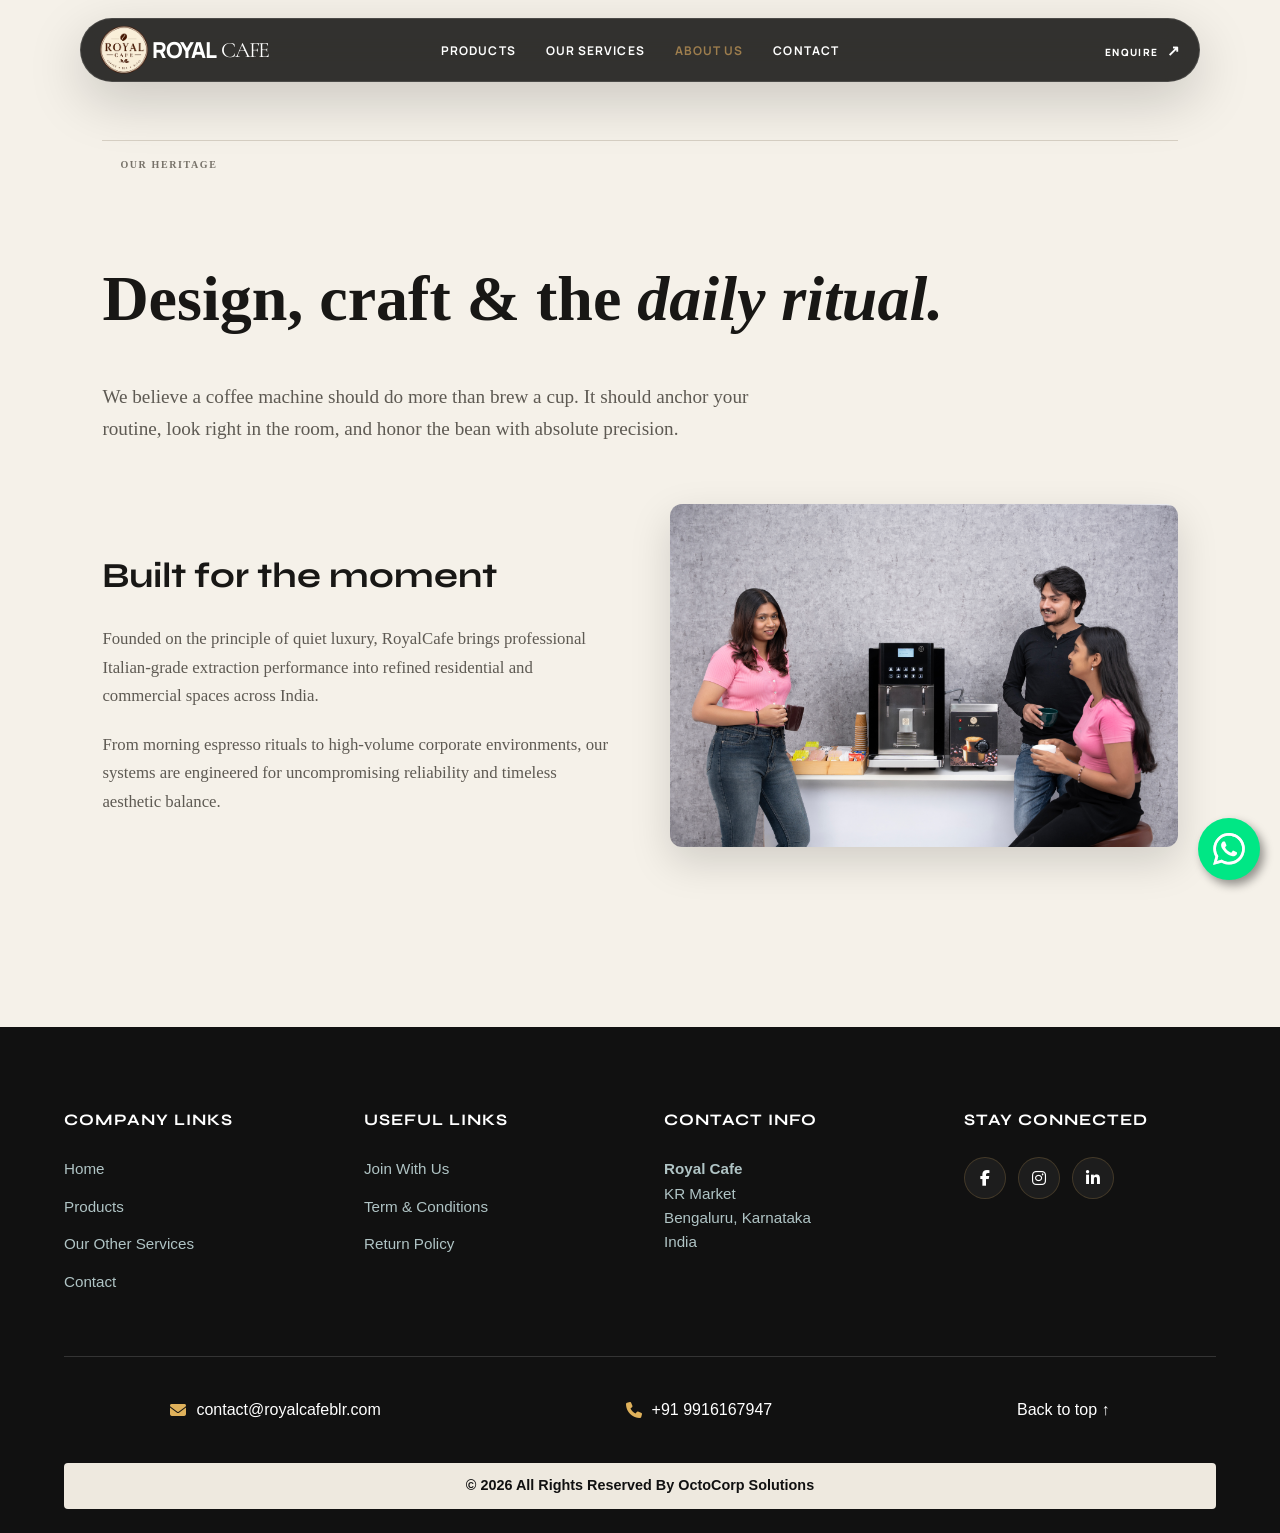
==== about.html @ 7c347255 "Complete" ====
<!doctype html>
<html lang="en">
<head>
  <meta charset="utf-8">
  <meta name="viewport" content="width=device-width,initial-scale=1">
  <title>About Us — RoyalCafe</title>
  <link rel="preconnect" href="https://fonts.googleapis.com">
  <link rel="preconnect" href="https://fonts.gstatic.com" crossorigin>
  <link href="https://fonts.googleapis.com/css2?family=Cormorant+Garamond:ital,wght@0,500;0,600;1,500;1,600&family=Playwrite+CA+Guides:wght@400&family=Syne:wght@700;800&family=Manrope:wght@400;500;600;700;800&display=swap" rel="stylesheet">
  <link rel="stylesheet" href="styles.css">
  <link rel="stylesheet" href="https://cdnjs.cloudflare.com/ajax/libs/font-awesome/6.4.0/css/all.min.css">
</head>
<body>

  <!-- Header -->
  <header class="header" id="top" data-header>
    <a class="logo magnetic" href="index.html" aria-label="RoyalCafe home">
      <img src="assets/images/logo.png" alt="RoyalCafe Logo" height="30">
      ROYAL<span>CAFE</span>
    </a>
    <nav class="desktop-nav">
      <a href="products.html">Products</a>
      <a href="services.html">Our Services</a>
      <a href="about.html" style="color: var(--gold);">About Us</a>
      <a href="contact.html">Contact</a>
    </nav>
    <a class="header-cta magnetic" href="contact.html">ENQUIRE<span>↗</span></a>
    <button class="menu" aria-label="Open menu" aria-expanded="false"><i></i><i></i></button>
    <nav class="mobile-nav">
      <a href="products.html">Products</a>
      <a href="services.html">Our Services</a>
      <a href="about.html">About Us</a>
      <a href="contact.html">Contact</a>
    </nav>
  </header>

  <main style="padding-top: 140px; max-width: 1400px; margin: 0 auto; padding-left: 8vw; padding-right: 8vw; padding-bottom: 100px;">
    <div class="section-top"><span></span><p>OUR HERITAGE</p></div>
    <h1 style="font-family: 'Maname', serif; font-size: clamp(3rem, 5vw, 5rem); font-weight: 800; margin-bottom: 30px;">Design, craft & the <em>daily ritual.</em></h1>
    <p style="font-size: 1.2rem; color: #5e5a53; max-width: 650px; margin-bottom: 60px;">We believe a coffee machine should do more than brew a cup. It should anchor your routine, look right in the room, and honor the bean with absolute precision.</p>

    <div style="display: grid; grid-template-columns: 1fr 1fr; gap: 60px; align-items: center; margin-bottom: 80px;">
      <div>
        <h2 style="font-family: 'Syne', sans-serif; font-size: 2.2rem; margin-bottom: 20px;">Built for the moment</h2>
        <p style="color: #5e5a53; font-size: 1.05rem; line-height: 1.7; margin-bottom: 20px;">Founded on the principle of quiet luxury, RoyalCafe brings professional Italian-grade extraction performance into refined residential and commercial spaces across India.</p>
        <p style="color: #5e5a53; font-size: 1.05rem; line-height: 1.7;">From morning espresso rituals to high-volume corporate environments, our systems are engineered for uncompromising reliability and timeless aesthetic balance.</p>
      </div>
      <div>
        <img src="assets/images/RoyalCfe-17-9-26-00015_1-copy.jpg" alt="RoyalCafe Heritage" style="border-radius: 12px; box-shadow: 0 15px 40px rgba(0,0,0,0.15);">
      </div>
    </div>
  </main>

  <!-- Footer -->
  <footer class="site-footer">
    <div class="footer-container">
        <div class="footer-col">
            <h3>Company Links</h3>
            <ul>
                <li><a href="index.html">Home</a></li>
                <li><a href="products.html">Products</a></li>
                <li><a href="services.html">Our Other Services</a></li>
                <li><a href="contact.html">Contact</a></li>
            </ul>
        </div>
        <div class="footer-col">
            <h3>Useful Links</h3>
            <ul>
                <li><a href="careers.html">Join With Us</a></li>
                <li><a href="terms.html">Term & Conditions</a></li>
                <li><a href="return.html">Return Policy</a></li>
            </ul>
        </div>
        <div class="footer-col">
            <h3>Contact Info</h3>
            <p><strong>Royal Cafe</strong><br>KR Market<br>Bengaluru, Karnataka<br>India</p>
        </div>
        <div class="footer-col">
            <h3>Stay Connected</h3>
            <div class="social-icons">
                <a href="https://facebook.com" target="_blank" rel="noopener" aria-label="Facebook"><i class="fa-brands fa-facebook-f"></i></a>
                <a href="https://instagram.com" target="_blank" rel="noopener" aria-label="Instagram"><i class="fa-brands fa-instagram"></i></a>
                <a href="https://linkedin.com" target="_blank" rel="noopener" aria-label="LinkedIn"><i class="fa-brands fa-linkedin-in"></i></a>
            </div>
        </div>
    </div>
    <div class="footer-contact-bar">
        <div class="contact-item"><i class="fa-solid fa-envelope"></i><a href="mailto:contact@royalcafeblr.com"> contact@royalcafeblr.com </a></div>
        <div class="contact-item"><i class="fa-solid fa-phone"></i><a href="tel:9916167947"> +91 9916167947</a></div>
        <a href="about.html">Back to top ↑</a>
    </div>
    <div class="footer-bottom"><a href="https://octo-corp.github.io/octo-corp/"><p>&copy; 2026 All Rights Reserved By OctoCorp Solutions</p></a></div>
  </footer>

  <script src="script.js"></script>



<div class="wabtn" id="wabutton">
  <style> [wa-tooltip] { position: relative; cursor: default;  &:hover { &::before { content: attr(wa-tooltip); font-size: 16px; text-align: center; position: absolute; display: block; right: calc(0% - 100px); left: null; min-width: 200px; max-width: 200px; bottom: calc(100% + 40px); transform: translate(-50%); animation: fade-in 500ms ease; background: #00E785; border-radius: 4px; padding: 10px; color: #ffffff; z-index: 1; } } }  @keyframes pulse { 0% { transform: scale(1); } 50% { transform: scale(1.1); } 100% { transform: scale(1); } }  [wa-tooltip] {  }  @keyframes fade-in { from { opacity: 0; } to { opacity: 1; } }</style>
  <a wa-tooltip="We are available! Click here to chat" target="_self" href="https://wa.me/919916167947?text=Hi!%20I'm%20interested%20in%20your%20services%20and%20would%20love%20to%20know%20more%20about%20it.%20Could%20you%20please%20send%20me%20more%20information?%20Thank%20you!" style=" cursor: pointer;height: auto;width: auto;padding: 10px 10px 10px 10px;position: fixed !important;color: #fff;bottom: 20px;right: 20px;;display: flex;text-decoration: none;font-size: 18px;font-weight: 600;font-family: sans-serif;align-items: center;z-index: 999999999 !important;background-color: #00E785;box-shadow: 4px 5px 10px rgba(0, 0, 0, 0.4);border-radius: 100px;animation: pulse 2.5s ease infinite;">
    <svg width="42" height="42" style="padding: 5px;" viewBox="0 0 28 28" fill="none" xmlns="http://www.w3.org/2000/svg"><g clip-path="url(#clip0_1024_354)"><path d="M23.8759 4.06939C21.4959 1.68839 18.3316 0.253548 14.9723 0.0320463C11.613 -0.189455 8.28774 0.817483 5.61565 2.86535C2.94357 4.91323 1.10682 7.86244 0.447451 11.1638C-0.21192 14.4652 0.351026 17.8937 2.03146 20.8109L0.0625 28.0004L7.42006 26.0712C9.45505 27.1794 11.7353 27.7601 14.0524 27.7602H14.0583C16.8029 27.7599 19.4859 26.946 21.768 25.4212C24.0502 23.8965 25.829 21.7294 26.8798 19.1939C27.9305 16.6583 28.206 13.8682 27.6713 11.1761C27.1367 8.48406 25.8159 6.01095 23.8759 4.06939ZM14.0583 25.4169H14.0538C11.988 25.417 9.96008 24.8617 8.1825 23.8091L7.7611 23.5593L3.3945 24.704L4.56014 20.448L4.28546 20.0117C2.92594 17.8454 2.32491 15.2886 2.57684 12.7434C2.82877 10.1982 3.91938 7.80894 5.67722 5.95113C7.43506 4.09332 9.76045 2.87235 12.2878 2.48017C14.8152 2.08799 17.4013 2.54684 19.6395 3.78457C21.8776 5.02231 23.641 6.96875 24.6524 9.3179C25.6638 11.6671 25.8659 14.2857 25.2268 16.7622C24.5877 19.2387 23.1438 21.4326 21.122 22.999C19.1001 24.5655 16.6151 25.4156 14.0575 25.4157L14.0583 25.4169Z" fill="#E0E0E0"></path><path fill-rule="evenodd" clip-rule="evenodd" d="M10.6291 7.98363C10.3723 7.41271 10.1019 7.40123 9.85771 7.39143C9.65779 7.38275 9.42903 7.38331 9.20083 7.38331C9.0271 7.3879 8.8562 7.42837 8.69887 7.5022C8.54154 7.57602 8.40119 7.68159 8.28663 7.81227C7.899 8.17929 7.59209 8.62305 7.38547 9.11526C7.17884 9.60747 7.07704 10.1373 7.08655 10.6711C7.08655 12.3578 8.31519 13.9877 8.48655 14.2164C8.65791 14.4452 10.8581 18.0169 14.3425 19.3908C17.2382 20.5327 17.8276 20.3056 18.4562 20.2485C19.0848 20.1913 20.4843 19.4194 20.7701 18.6189C21.056 17.8183 21.0557 17.1323 20.9701 16.989C20.8844 16.8456 20.6559 16.7605 20.3129 16.5889C19.9699 16.4172 18.2849 15.5879 17.9704 15.4736C17.656 15.3594 17.4275 15.3023 17.199 15.6455C16.9705 15.9888 16.3139 16.7602 16.1137 16.9895C15.9135 17.2189 15.7136 17.2471 15.3709 17.0758C14.3603 16.6729 13.4275 16.0972 12.6143 15.3745C11.8648 14.6818 11.2221 13.8819 10.7072 13.0007C10.5073 12.6579 10.6857 12.472 10.8579 12.3007C11.0119 12.1472 11.2006 11.9005 11.3722 11.7003C11.5129 11.5271 11.6282 11.3346 11.7147 11.1289C11.7603 11.0343 11.7817 10.9299 11.7768 10.825C11.7719 10.7201 11.7409 10.6182 11.6867 10.5283C11.6001 10.3566 10.9337 8.66151 10.6291 7.98363Z" fill="white"></path><path d="M23.7628 4.02445C21.4107 1.66917 18.2825 0.249336 14.9611 0.0294866C11.6397 -0.190363 8.35161 0.804769 5.70953 2.82947C3.06745 4.85417 1.25154 7.77034 0.600156 11.0346C-0.051233 14.299 0.506321 17.6888 2.16894 20.5724L0.222656 27.6808L7.49566 25.7737C9.50727 26.8692 11.7613 27.4432 14.0519 27.4434H14.0577C16.7711 27.4436 19.4235 26.6392 21.6798 25.1321C23.936 23.6249 25.6947 21.4825 26.7335 18.9759C27.7722 16.4693 28.0444 13.711 27.5157 11.0497C26.9869 8.38835 25.6809 5.94358 23.7628 4.02445ZM14.0577 25.1269H14.0547C12.0125 25.1271 10.0078 24.5782 8.25054 23.5377L7.8339 23.2907L3.51686 24.4222L4.66906 20.2143L4.39774 19.7831C3.05387 17.6415 2.4598 15.1141 2.70892 12.598C2.95804 10.082 4.03622 7.72013 5.77398 5.88366C7.51173 4.04719 9.81051 2.84028 12.3089 2.45266C14.8074 2.06505 17.3638 2.5187 19.5763 3.74232C21.7888 4.96593 23.5319 6.89011 24.5317 9.21238C25.5314 11.5346 25.7311 14.1233 25.0993 16.5714C24.4675 19.0195 23.0401 21.1883 21.0414 22.7367C19.0427 24.2851 16.5861 25.1254 14.0577 25.1255V25.1269Z" fill="white"></path></g><defs><clipPath id="clip0_1024_354"><rect width="27.8748" height="28" fill="white" transform="translate(0.0625)"></rect></clipPath></defs></svg>
    <span class="button-text"></span>
  </a>
</div>




  
</body>
</html>
---- styles.css ----
:root {
  --cream: #f5f1e9;
  --paper: #eee9df;
  --ink: #181715;
  --muted: #777269;
  --line: #d7d0c4;
  --dark: #151514;
  --gold: #9d7d4d;
  --white: #fff;
}

* {
  box-sizing: border-box;
}

html {
  scroll-behavior: smooth;
}

body {
  margin: 0;
  background: var(--cream);
  color: var(--ink);
 
  font-size: 15px;
  line-height: 1.65;
 




}





img,
video {
  display: block;
  width: 100%;
}

a {
  color: inherit;
}

.header {
  position: fixed;
  z-index: 100;
  top: 0;
  left: 0;
  width: 100%;
  background: rgba(245, 241, 233, .96);
  border-bottom: 1px solid var(--line);
  backdrop-filter: blur(10px);
}

.header-inner {
  height: 78px;
  max-width: 1440px;
  margin: auto;
  padding: 0 42px;
  display: flex;
  align-items: center;
  gap: 48px;
}


.header .logo {
  display: flex;
  align-items: center;
  gap: 3px;
}

.header .logo img {
  height: 50px; 
  width: auto;
  display: block;
}

.logo {
  font-size: 18px;
  font-weight: 800;
  letter-spacing: .08em;
  text-decoration: none;
  line-height: 1;
}

.logo span {
  font-family: serif;
  font-weight: 500;
  margin-left: 1px;
}

.desktop-nav {
  display: flex;
  gap: 31px;
  margin-left: auto;
}

.desktop-nav a,
.header-link {
  font-size: 12px;
  text-decoration: none;
}

.desktop-nav a {
  color: #514e48;
}

.desktop-nav a:hover {
  color: var(--ink);
}

.header-link {
  border-left: 1px solid var(--line);
  padding-left: 28px;
  font-weight: 700;
}

.header-link span {
  margin-left: 8px;
}

.menu,
.mobile-menu {
  display: none;
}

.hero {
  padding-top: 78px;
  min-height: 820px;
  display: grid;
  grid-template-columns: 42% 58%;
  background: var(--cream);
}

.hero-copy {
  padding: clamp(80px, 10vw, 155px) 8vw 80px 8vw;
  display: flex;
  flex-direction: column;
  justify-content: center;
}

.eyebrow,
.small-label,
.section-top p,
.section-number,
.hero-note,
.product-tag,
.machine-head>div p,
.range article>div span,
.journal article>div>span {
  font-size: 10px;
  letter-spacing: .16em;
  text-transform: uppercase;
  font-weight: 800;
}

.eyebrow {
  color: var(--gold);
  margin: 0 0 28px;
}

.hero h1 {
  font-size: clamp(62px, 7.1vw, 116px);
  line-height: .9;
  
  margin: 0 0 30px;
  font-weight: 800;
}

.hero h1 em,
h2 em {
  font-family: "Cormorant Garamond", Georgia, serif;
  font-weight: 500;
  letter-spacing: -.035em;
}

.hero-text {
  max-width: 460px;
  color: #5d5951;
  font-size: 19px;
  line-height: 1.7;
  margin: 0 0 38px;
}

.under-link {
  font-size: 12px;
  font-weight: 800;
  text-transform: uppercase;
  letter-spacing: .1em;
  text-decoration: none;
  border-bottom: 1px solid var(--ink);
  padding-bottom: 10px;
  width: max-content;
}

.under-link span {
  margin-left: 18px;
}

.hero-media {
  position: relative;
  min-height: 742px;
  overflow: hidden;
  background: #ddd7cd;
}

.hero-media video {
  height: 100%;
  object-fit: cover;
  object-position: center;
}

.hero-note {
  position: absolute;
  bottom: 24px;
  left: 26px;
  right: 26px;
  display: flex;
  justify-content: space-between;
  color: #fff;
  text-shadow: 0 1px 8px #000;
}

.intro,
.range,
.journal {
  max-width: 1440px;
  margin: auto;
  padding: 135px 8vw;
}

.section-top {
  display: flex;
  align-items: center;
  gap: 18px;
  border-top: 1px solid var(--line);
  padding-top: 16px;
  margin-bottom: 72px;
}

.section-top span,
.section-number {
  color: var(--gold);
  font-weight: 800;
}

.section-top p {
  margin: 0;
  color: var(--muted);
}

.intro-grid {
  display: grid;
  grid-template-columns: 1.3fr .7fr;
  gap: 9vw;
}

.intro h2,
.machine h2,
.details h2,
.ritual h2,
.range h2,
.statement h2,
.journal h2,
.contact h2 {
  font-size: clamp(48px, 5.7vw, 88px);
  line-height: .94;
  letter-spacing: -.06em;
  margin: 0;
  font-weight: 800;
}

.intro-copy {
  max-width: 500px;
  padding-top: 9px;
}

.intro-copy p {
  font-size: 20px;
  color: #5e5a53;
  margin: 0 0 22px;
}

.machine {
  background: var(--paper);
  padding: 105px 8vw 125px;
}

.machine-head {
  max-width: 1440px;
  margin: auto;
  display: flex;
  justify-content: space-between;
  gap: 80px;
  border-top: 1px solid var(--line);
  padding-top: 16px;
  margin-bottom: 50px;
}

.machine-head>div {
  display: flex;
  gap: 18px;
}

.machine-head>div p {
  margin: 0;
  font-size: 15px;
}

.machine-head-copy {
  font-size: 15px;
  max-width: 470px;
  color: #666158;
  margin: 0;
}

.product-stage {
  max-width: 1440px;
  margin: auto;
  height: min(70vw, 950px);
  position: relative;
  overflow: hidden;
  background: #ddd8cf;
}

.product-stage img {
  height: 100%;
  object-fit: cover;
  object-position: center;
}

.product-tag {
  position: absolute;
  left: 30px;
  bottom: 27px;
  color: #fff;
  line-height: 1.5;
  text-shadow: 0 1px 8px rgba(0, 0, 0, .35);
}

.product-tag strong {
  font-size: 15px;
  letter-spacing: .1em;
}

.machine-bottom {
  max-width: 1050px;
  margin: 50px auto 0;
  display: grid;
  grid-template-columns: 1fr 1fr;
  gap: 10vw;
}

.machine-bottom h3 {
  font-size: 45px;
  line-height: .95;
  letter-spacing: -.045em;
  margin: 16px 0;
}

.machine-bottom>p {
  color: #625e56;
  font-size: 17px;
  margin: 30px 0 0;
  max-width: 480px;
}

.details {
  display: grid;
  grid-template-columns: 50% 50%;
  background: #191917;
  color: #f4f0e7;
}

.details-image {
  min-height: 760px;
}

.details-image img {
  height: 100%;
  object-fit: cover;
}

.details-copy {
  padding: 105px 9vw;
}

.details-copy .section-number {
  display: block;
  margin-bottom: 7px;
}

.details-copy .small-label {
  color: #8f8a80;
  margin: 0 0 38px;
  font-size: 15px;
}

.details h2 {
  margin-bottom: 68px;
}

.detail-list {
  border-top: 1px solid #393934;
}

.detail-list>div {
  display: grid;
  grid-template-columns: 35px 1fr;
  column-gap: 15px;
  border-bottom: 1px solid #393934;
  padding: 25px 0;
}

.detail-list span {
  font-size: 10px;
  color: #9d8a6c;
}

.detail-list h4 {
  font-size: 17px;
  margin: 0 0 6px;
}

.detail-list p {
  grid-column: 2;
  color: #aaa79f;
  margin: 0;
  max-width: 430px;
  font-size: 13px;
}

.ritual {
  display: grid;
  grid-template-columns: 57% 43%;
  min-height: 720px;
  background: #e5dfd4;
}

.ritual-media {
  min-height: 600px;
}

.ritual-media video {
  height: 100%;
  object-fit: cover;
}

.ritual-copy {
  padding: 100px 9vw;
  display: flex;
  flex-direction: column;
  justify-content: center;
}

.ritual-copy .section-number {
  margin-bottom: 7px;
}

.ritual-copy .small-label {
  color: #7c766d;
  margin: 0 0 38px;
}

.ritual-copy h2 {
  margin-bottom: 35px;
  letter-spacing: 1.5px;
}

.ritual-copy>p:last-child {
  max-width: 450px;
  color: #5d5952;
  font-size: 19px;
}

.range-head {
  display: grid;
  grid-template-columns: 1.2fr .8fr;
  gap: 9vw;
  align-items: end;
  margin-bottom: 58px;
}

.range-head>p {
  max-width: 450px;
  color: #5e5a53;
  margin: 0;
}

.range-grid {
  display: grid;
  grid-template-columns: repeat(3, 1fr);
  gap: 18px;
}

.range article {
  background: #e4ded3;
}

.range article img {
  aspect-ratio: 4/4.8;
  object-fit: cover;
}

.range article>div {
  padding: 25px 25px 30px;
}

.range article>div span {
  color: var(--gold);
  font-size: 15px;
}

.range article h3 {
  font-size: 29px;
  letter-spacing: -.04em;
  margin: 20px 0 8px;
}

.range article p {
  color: #676158;
  margin: 0;
  font-size: 13px;
}

.statement {
  display: grid;
  grid-template-columns: 55% 45%;
  background: #181816;
  color: #f5f1e9;
}

.statement-image {
  min-height: 730px;
}

.statement-image img {
  height: 100%;
  object-fit: cover;
}

.statement-copy {
  padding: 110px 9vw;
  display: flex;
  flex-direction: column;
  justify-content: center;
}

.statement-copy .small-label {
  color: #a89270;
}

.statement-copy h2 {
  margin: 22px 0 35px;
}

.statement-copy>p:last-child {
  max-width: 450px;
  color: #aaa79f;
  font-size: 16px;
}

       /* Card Container layout - Forces a single row on desktop and handles spacing */
.card-container {
    display: flex;
    flex-wrap: nowrap; /* Forces them to stay in a single row */
    gap: 25px;
    justify-content: center;
    max-width: 1400px;
    margin: 60px auto;
    padding: 0 5vw;
    overflow-x: auto; /* Allows horizontal scrolling smoothly on smaller screens if needed */
}

/* Individual Card Design matching your dark/luxury theme */
.card {
    background-color: var(--bg-card, #1a1a1a);
    color: var(--text-main, #ffffff);
    border: 1px solid rgba(255, 255, 255, 0.08);
    border-radius: 12px;
    box-shadow: 0 10px 30px rgba(0, 0, 0, 0.3);
    flex: 1;
    min-width: 320px;
    max-width: 400px;
    overflow: hidden;
    display: flex;
    flex-direction: column;
    transition: transform 0.3s cubic-bezier(0.16, 1, 0.3, 1), border-color 0.3s ease;
}

/* Hover Effect */
.card:hover {
    transform: translateY(-8px);
    border-color: var(--gold, #dfb15b);
}

/* Card Image Box */
.card-image {
    width: 100%;
    height: 220px;
    background-color: #222;
    display: flex;
    justify-content: center;
    align-items: center;
    color: var(--muted, #999);
    font-weight: 600;
    letter-spacing: 1px;
    font-size: 0.9rem;
    text-transform: uppercase;
}

/* Card Content Box */
.card-content {
    padding: 30px;
    display: flex;
    flex-direction: column;
    flex-grow: 1;
}

.card-title {
    font-family: 'Syne', sans-serif;
    font-size: 1.5rem;
    color: var(--text-main, #ffffff);
    margin-bottom: 12px;
    font-weight: 700;
}

.card-text {
    font-size: 0.95rem;
    color: var(--text-muted, #999);
    line-height: 1.6;
    margin-bottom: 25px;
    flex-grow: 1; 
}

/* Action Button styled to match your gold/modern theme */
.card-button {
    display: inline-block;
    text-align: center;
    background-color: var(--paper);
    color: var(--bg-base, #0b0b0b);
    padding: 12px 20px;
    border: none;
    border-radius: 4px;
    font-size: 0.85rem;
    font-weight: 700;
    text-transform: uppercase;
    letter-spacing: 1px;
    text-decoration: none;
    cursor: pointer;
    transition: background-color 0.2s ease;
}

.card-button:hover {
    background-color: #f1c46f;
}

/* Responsive adjustment for mobile screens so they stack nicely when space is tight */
@media(max-width: 1024px) {
    .card-container {
        flex-wrap: wrap; /* Stacks on tablets/mobile */
        justify-content: center;
    }
}



/* Card Image Container */
.card-image {
    width: 100%;
    height: 220px;
    background-color: var(--paper);
    overflow: hidden;
    position: relative;
}

/* Ensure the actual image covers the container nicely */
.card-image img {
    width: 100%;
    height: 100%;
    object-fit: cover;
    display: block;
    transition: transform 0.4s ease;
}

/* Smooth zoom effect on hover */
.card:hover .card-image img {
    transform: scale(1.05);
}




/* Reviews Section with Full White Background */
.reviews-section {
    background-color: var(--paper); /* Full white background for the section */
    color: #111111;
    padding: 7rem 5%;
    border-top: 1px solid rgba(0, 0, 0, 0.08);
}

.reviews-container {
    max-width: 1500px;
    margin: 0 auto;
}

.reviews-header h2 {
    font-family: 'Syne', sans-serif;
    font-size: clamp(2rem, 3.5vw, 3rem);
    font-weight: 800;
    text-transform: uppercase;
    color: #111111;
    margin-bottom: 3.5rem;
    letter-spacing: -0.5px;
}

.reviews-content-wrapper {
    display: flex;
    align-items: center;
    gap: 3rem;
}

/* Left Fixed Summary Card (Styled clean for white background) */
.reviews-summary-card {
    background: #f8f9fa;
    border: 1px solid #e0e0e0;
    border-radius: 12px;
    padding: 3rem 2.5rem;
    text-align: center;
    min-width: 280px;
    flex-shrink: 0;
    box-shadow: 0 10px 30px rgba(0,0,0,0.05);
}

.excellent-label {
    font-family: 'Syne', sans-serif;
    font-size: 1.4rem;
    font-weight: 800;
    letter-spacing: 1px;
    color: #111111;
    display: block;
    margin-bottom: 0.8rem;
}

.star-rating {
    color: #fbbc05;
    font-size: 1.4rem;
    margin-bottom: 0.8rem;
    letter-spacing: 3px;
}

.review-count {
    color: #666666;
    font-size: 0.95rem;
    margin-bottom: 1.5rem;
}

.review-count strong {
    color: #111111;
}

.google-brand {
    font-family: 'Syne', sans-serif;
    font-size: 1.8rem;
    font-weight: 800;
    letter-spacing: -1px;
}

.g-blue { color: #4285F4; }
.g-red { color: #EA4335; }
.g-yellow { color: #FBBC05; }
.g-green { color: #34A853; }

/* Right Slider Track & Viewport */
.reviews-slider-container {
    position: relative;
    overflow: hidden;
    flex: 1;
}

.review-cards-track {
    display: flex;
    gap: 2rem;
    transition: transform 0.4s cubic-bezier(0.16, 1, 0.3, 1);
}

/* White Review Cards */
.review-card {
    background: #ffffff; 
    color: #111111;
    border: 1px solid #e8e8e8;
    border-radius: 12px;
    padding: 2rem;
    min-width: 340px;
    max-width: 380px;
    flex: 0 0 auto;
    display: flex;
    flex-direction: column;
    justify-content: space-between;
    box-shadow: 0 8px 25px rgba(0,0,0,0.06);
}

.review-card-header {
    display: flex;
    align-items: center;
    gap: 15px;
    margin-bottom: 1rem;
    position: relative;
}

.reviewer-avatar {
    width: 45px;
    height: 45px;
    border-radius: 50%;
    background-color: #2c4a4e;
    color: #fff;
    display: flex;
    align-items: center;
    justify-content: center;
    font-weight: 700;
    font-size: 1.1rem;
    overflow: hidden;
}

.reviewer-avatar img {
    width: 100%;
    height: 100%;
    object-fit: cover;
}

.avatar-3 { background-color: #8b1e41; }

.reviewer-meta h4 {
    font-size: 1rem;
    font-weight: 700;
    color: #111111;
    margin-bottom: 2px;
}

.reviewer-meta span {
    font-size: 0.8rem;
    color: #666666;
}

.google-icon {
    position: absolute;
    top: 0;
    right: 0;
    color: #4285F4;
    font-size: 1.1rem;
}

.review-stars {
    color: #fbbc05;
    font-size: 0.9rem;
    margin-bottom: 1rem;
    display: flex;
    align-items: center;
    gap: 4px;
}

.verified-badge {
    color: #4285F4;
    font-size: 0.95rem;
    margin-left: 6px;
}

.review-text {
    color: #444444;
    font-size: 0.92rem;
    line-height: 1.6;
    margin-bottom: 1.5rem;
    flex-grow: 1;
}

.read-more {
    color: #111111;
    font-size: 0.85rem;
    font-weight: 600;
    text-decoration: underline;
    transition: color 0.3s ease;
}

.read-more:hover {
    color: var(--gold, #dfb15b);
}

/* Small Arrow Navigation Button */
.slider-arrow {
    position: absolute;
    top: 50%;
    right: -10px;
    transform: translateY(-50%);
    width: 45px;
    height: 45px;
    background-color: #111111;
    color: #ffffff;
    border: none;
    border-radius: 50%;
    display: flex;
    align-items: center;
    justify-content: center;
    box-shadow: 0 4px 15px rgba(0,0,0,0.2);
    cursor: pointer;
    z-index: 10;
    transition: all 0.3s ease;
}

.slider-arrow:hover {
    background-color: var(--gold, #dfb15b);
    color: #0b0b0b;
    transform: translateY(-50%) scale(1.05);
}

/* Responsive adjustment */
@media(max-width: 968px) {
    .reviews-content-wrapper {
        flex-direction: column;
    }
    .reviews-summary-card {
        width: 100%;
    }
    .slider-arrow {
        right: 5px;
    }
}



/* Footer Styles */
.site-footer {
    background-color: #111111; /* Deep teal/green tone from your reference */
    color: #ffffff;
    padding: 4rem 5% 1.5rem;
    font-family: 'Plus Jakarta Sans', sans-serif;
}

.footer-container {
    max-width: 1400px;
    margin: 0 auto;
    display: grid;
    grid-template-columns: repeat(auto-fit, minmax(220px, 1fr));
    gap: 3rem;
    padding-bottom: 3rem;
    border-bottom: 1px solid rgba(255, 255, 255, 0.15);
}

.footer-col h3 {
    font-family: 'Syne', sans-serif;
    font-size: 1rem;
    font-weight: 700;
    text-transform: uppercase;
    letter-spacing: 1px;
    margin-bottom: 1.5rem;
    color: #ffffff;
}

.footer-col ul {
    list-style: none;
    padding: 0;
    margin: 0;
}

.footer-col ul li {
    margin-bottom: 0.8rem;
}

.footer-col ul li a, 
.footer-col p {
    color: #b0c4c5;
    text-decoration: none;
    font-size: 0.95rem;
    line-height: 1.6;
    transition: color 0.3s ease;
}

.footer-col ul li a:hover {
    color: #ffffff;
}

/* Social Icons */
/* Social Icons Styling */
.social-icons {
    display: flex;
    gap: 12px;
}

.social-icons a {
    display: flex;
    align-items: center;
    justify-content: center;
    width: 42px;
    height: 42px;
    background-color: rgba(255, 255, 255, 0.05);
    border: 1px solid rgba(223, 177, 91, 0.2); /* Soft gold border */
    border-radius: 50%;
    color: #ffffff;
    font-size: 1rem;
    text-decoration: none;
    transition: all 0.3s ease;
}

.social-icons a:hover {
    background-color: #dfb15b; /* Gold fill on hover */
    color: #0b0b0b;
    border-color: #dfb15b;
    transform: translateY(-3px);
}

/* Footer Contact Bar (Email & Phone) */
.footer-contact-bar {
    max-width: 1400px;
    margin: 2.5rem auto;
    display: flex;
    justify-content: space-around;
    flex-wrap: wrap;
    gap: 2rem;
    font-size: 1rem;
    color: #ffffff;
}

.contact-item {
    display: flex;
    align-items: center;
    gap: 10px;
}

.contact-item i {
    color: #dfb15b; /* Accent gold touch */
}

/* Copyright Bottom Bar */
.footer-bottom {
    background-color: var(--paper);
    color: #111111;
    text-align: center;
    padding: 0.1rem;
    margin-top: 2rem;
    border-radius: 4px;
    font-size: 1rem;
    font-weight: 600;
}

/* Responsive adjustments */
@media(max-width: 768px) {
    .footer-container {
        grid-template-columns: 1fr;
        gap: 2rem;
    }
    .footer-contact-bar {
        flex-direction: column;
        align-items: flex-start;
    }
}

/* Ensure footer contact links are fully interactive */
.footer-contact-bar a {
    color: inherit;
    text-decoration: none;
    transition: color 0.3s ease;
    pointer-events: auto !important; /* Forces clickability */
}

.footer-contact-bar a:hover {
    color: var(--gold, #9d7d4d);
    text-decoration: underline;
}











.reveal {
  opacity: 0;
  transform: translateY(24px);
  transition: opacity .7s ease, transform .7s cubic-bezier(.2, .7, .2, 1);
}

.reveal.is-visible {
  opacity: 1;
  transform: none;
}

@media(max-width: 900px) {
  .header-inner {
    padding: 0 24px;
  }
  .desktop-nav,
  .header-link {
    display: none;
  }
  .menu {
    display: flex;
    margin-left: auto;
    background: none;
    border: 0;
    width: 34px;
    height: 34px;
    flex-direction: column;
    justify-content: center;
    gap: 6px;
    padding: 0;
  }
  .menu i {
    display: block;
    height: 1px;
    width: 24px;
    background: var(--ink);
  }
  .mobile-menu {
    display: none;
    padding: 25px 24px 30px;
    border-top: 1px solid var(--line);
    background: var(--cream);
  }
  .mobile-menu.open {
    display: grid;
    gap: 18px;
  }
  .mobile-menu a {
    text-decoration: none;
    font-size: 16px;
  }
  .hero {
    grid-template-columns: 1fr;
    padding-top: 78px;
  }
  .hero-copy {
    padding: 80px 8vw 55px;
  }
  .hero-media {
    min-height: 610px;
  }
  .intro,
  .range,
  .journal {
    padding: 100px 7vw;
  }
  .intro-grid,
  .range-head,
  .contact-grid {
    grid-template-columns: 1fr;
    gap: 35px;
  }
  .machine {
    padding: 85px 7vw 100px;
  }
  .machine-head,
  .machine-bottom {
    grid-template-columns: 1fr;
    display: grid;
    gap: 30px;
  }
  .product-stage {
    height: 600px;
  }
  .machine-bottom>p {
    margin-top: 0;
  }
  .details,
  .ritual,
  .statement {
    grid-template-columns: 1fr;
  }
  .details-image,
  .statement-image {
    min-height: 560px;
  }
  .details-copy,
  .ritual-copy,
  .statement-copy {
    padding: 80px 8vw;
  }
  .ritual-media {
    min-height: 500px;
  }
  .range-grid {
    grid-template-columns: 1fr;
  }
  .range article img {
    aspect-ratio: 1.25;
  }
  .journal-grid {
    grid-template-columns: 1fr;
  }
  .journal-side {
    grid-template-rows: auto;
  }
  .journal-side article {
    min-height: 260px;
  }
  .contact {
    padding: 90px 7vw 105px;
  }
}

@media(max-width: 600px) {
  body {
    font-size: 14px;
  }
  .header-inner {
    height: 68px;
  }
  .hero {
    padding-top: 68px;
  }
  .hero-copy {
    padding: 70px 7vw 45px;
  }
  .hero h1 {
    font-size: 58px;
  }
  .hero-text {
    font-size: 15px;
  }
  .hero-media {
    min-height: 500px;
  }
  .hero-note {
    left: 18px;
    right: 18px;
    bottom: 18px;
    font-size: 8px;
  }
  .intro,
  .range,
  .journal {
    padding: 80px 7vw;
  }
  .section-top {
    margin-bottom: 48px;
  }
  .intro h2,
  .machine h2,
  .details h2,
  .ritual h2,
  .range h2,
  .statement h2,
  .journal h2 {
    font-size: 50px;
  }
  .machine {
    padding: 75px 7vw 85px;
  }
  .machine-head {
    gap: 25px;
    margin-bottom: 35px;
  }
  .product-stage {
    height: 470px;
  }
  .machine-bottom {
    margin-top: 55px;
  }
  .machine-bottom h3 {
    font-size: 38px;
  }
  .details-image,
  .statement-image {
    min-height: 430px;
  }
  .details-copy,
  .ritual-copy,
  .statement-copy {
    padding: 70px 7vw;
  }
  .details h2 {
    margin-bottom: 45px;
  }
  .ritual-media {
    min-height: 390px;
  }
  .range-head {
    margin-bottom: 40px;
  }
  .range article h3 {
    font-size: 26px;
  }
  .statement-copy h2 {
    font-size: 48px;
  }
  .journal-main img {
    height: 430px;
  }
  .journal-main>div {
    padding: 22px;
  }
  .journal h3 {
    font-size: 27px;
  }
  .journal-side article {
    grid-template-columns: 42% 58%;
    min-height: 210px;
  }
  .journal-side img {
    min-height: 210px;
  }
  .journal-side article>span,
  .journal-side article>h3 {
    margin-left: 18px;
    margin-right: 14px;
  }
  .journal-side h3 {
    font-size: 20px;
  }
  .contact {
    padding: 75px 7vw 85px;
  }
  .contact-grid {
    margin-top: 55px;
  }
  .contact h2 {
    font-size: 57px;
  }
  footer {
    padding: 28px 7vw;
    gap: 15px;
    flex-wrap: wrap;
  }
  footer p {
    display: none;
  }
}

@media(prefers-reduced-motion: reduce) {
  html {
    scroll-behavior: auto;
  }
  .reveal {
    opacity: 1;
    transform: none;
    transition: none;
  }
}

/* V5-preserving enhancement layer: navbar + cursor + scroll only */
:root {
  --display: Manrope, Arial, sans-serif;
  --serif: "Cormorant Garamond", Georgia, serif;
  --ease: cubic-bezier(.16, 1, .3, 1);
}

.scroll-progress {
  position: fixed;
  left: 0;
  top: 0;
  width: 0;
  height: 3px;
  background: var(--gold);
  z-index: 1001;
  transition: width .08s linear;
}

.cursor-dot,
.cursor-ring {
  position: fixed;
  pointer-events: none;
  z-index: 10000;
  transform: translate(-50%, -50%);
  opacity: 0;
}

.cursor-dot {
  width: 5px;
  height: 5px;
  background: #fff;
  border-radius: 50%;
  mix-blend-mode: difference;
}

.cursor-ring {
  width: 34px;
  height: 34px;
  border: 1px solid rgba(255, 255, 255, .75);
  border-radius: 50%;
  transition: width .3s var(--ease), height .3s var(--ease), background .3s var(--ease);
}

.cursor-ring.active {
  width: 58px;
  height: 58px;
  background: rgba(255, 255, 255, .06);
}

.header {
  height: 64px;
  padding: 0 18px;
  position: fixed;
  left: 50%;
  top: 18px;
  transform: translateX(-50%);
  width: min(1120px, calc(100% - 32px));
  z-index: 1000;
  display: grid;
  grid-template-columns: 1fr auto 1fr;
  align-items: center;
  color: #fff;
  background: rgba(12, 12, 11, .84);
  border: 1px solid rgba(255, 255, 255, .12);
  border-radius: 999px;
  box-shadow: 0 18px 55px rgba(0, 0, 0, .18);
  backdrop-filter: blur(18px) saturate(1.2);
  -webkit-backdrop-filter: blur(18px) saturate(1.2);
  transition: top .45s var(--ease), width .45s var(--ease), background .45s var(--ease), box-shadow .45s var(--ease);
}

.header.scrolled {
  top: 12px;
  background: rgba(12, 12, 11, .94);
  box-shadow: 0 14px 45px rgba(0, 0, 0, .24);
}

.header .logo {
  font: 900 22px/1 var(--display);
  letter-spacing: -.06em;
  color: #fff;
  text-decoration: none;
}

.header .logo span {
  font-family: var(--serif);
  font-weight: 400;
  margin-left: 3px;
}

.header .desktop-nav {
  display: flex;
  gap: 30px;
  font: 700 9px var(--display);
  letter-spacing: .12em;
  text-transform: uppercase;
  margin: 0;
}

.header .desktop-nav a,
.header .header-cta {
  transition: opacity .25s;
  text-decoration: none;
  color: #fff;
}

.header .desktop-nav a:hover {
  opacity: .55;
}

.header .header-cta {
  justify-self: end;
  font: 800 10px var(--display);
  letter-spacing: .14em;
}

.header .header-cta span {
  font-size: 15px;
  margin-left: 8px;
}

.header .menu {
  display: none;
  background: none;
  border: 0;
  color: #fff;
}

.header .mobile-nav {
  display: none;
}

@media(max-width: 950px) {
  .header {
    grid-template-columns: 1fr auto;
  }
  .header .desktop-nav,
  .header .header-cta {
    display: none;
  }
  .header .menu {
    display: block;
    justify-self: end;
    width: 40px;
    height: 40px;
    position: relative;
    z-index: 101;
  }
  .header .menu i {
    display: block;
    width: 24px;
    height: 1px;
    background: #fff;
    margin: 6px 0;
    transition: .3s;
  }
  .header .mobile-nav {
    position: absolute;
    display: flex;
    visibility: hidden;
    opacity: 0;
    transform: translateY(-15px);
    left: 0;
    right: 0;
    top: 82px;
    padding: 30px 7vw 35px;
    background: rgba(18, 18, 16, .96);
    backdrop-filter: blur(18px);
    -webkit-backdrop-filter: blur(18px);
    flex-direction: column;
    gap: 22px;
    font: 800 12px var(--display);
    letter-spacing: .14em;
    text-transform: uppercase;
    transition: .35s var(--ease);
    border: 1px solid rgba(255, 255, 255, .08);
    border-radius: 28px;
  }
  .header .mobile-nav.open {
    visibility: visible;
    opacity: 1;
    transform: none;
  }
  .header .mobile-nav a {
    color: #fff;
    text-decoration: none;
  }
}

@media(max-width: 650px) {
  .header {
    height: 60px;
    top: 12px;
    width: calc(100% - 24px);
    padding: 0 15px;
  }
  .header.scrolled {
    top: 8px;
  }
  .header .mobile-nav {
    top: 70px;
  }
  .cursor-dot,
  .cursor-ring {
    display: none;
  }
  body {
    cursor: auto;
  }
}

@media(prefers-reduced-motion: reduce) {
  html {
    scroll-behavior: auto;
  }
  .cursor-dot,
  .cursor-ring {
    display: none;
  }

  .ticker-track {
    animation: none;
  }
}


.ticker {
  background: var(--warm, var(--paper));
  color: #111;
  overflow: hidden;
  border-bottom: 1px solid rgba(0, 0, 0, .15);
}

.ticker-track {
  width: max-content;
  display: flex;
  align-items: center;
  flex-wrap: nowrap;
  gap: 0;
  will-change: transform;
  animation: ticker 18s linear infinite;
}

.ticker-group {
  flex: 0 0 auto;
  display: flex;
  align-items: center;
  gap: 100px;
  padding: 14px 50px 14px 0;
  white-space: nowrap;
  font: 900 11px var(--display);
  letter-spacing: .16em;
}

.ticker b {
  flex: 0 0 auto;
  font-size: 14px;
}

@keyframes ticker {
  from {
    transform: translate3d(0, 0, 0);
  }
  to {
    transform: translate3d(-50%, 0, 0);
  }
}

@media (max-width: 650px) {
  .ticker-group {
    gap: 55px;
    padding-right: 28px;
    font-size: 10px;
  }

  .ticker-track {
    animation-duration: 14s;
  }
}


/* Mobile responsiveness patch — preserves the existing RoyalCafe visual direction. */
img, video {
  max-width: 100%;
}
.hero-media video,
.ritual-media video {
  display: block;
  width: 100%;
  height: 100%;
  object-fit: cover;
}
.card-container,
.reviews-content-wrapper,
.reviews-slider-container,
.review-cards-track {
  min-width: 0;
}
.card-container {
  width: min(100% - 2rem, 1400px);
  margin-inline: auto;
}
.card,
.card-image,
.card-content {
  min-width: 0;
}
.card-image img {
  display: block;
  width: 100%;
  height: 100%;
  object-fit: cover;
}
.review-cards-track {
  will-change: transform;
}
.review-card {
  box-sizing: border-box;
}
.header .mobile-nav {
  max-height: min(70vh, 520px);
  overflow-y: auto;
  overscroll-behavior: contain;
  z-index: 1002;
}
.header .menu {
  align-items: center;
  justify-content: center;
  cursor: pointer;
  touch-action: manipulation;
}
.header .mobile-nav a,
.header .menu {
  -webkit-tap-highlight-color: transparent;
}
@media (max-width: 768px) {
  .hero-media {
    min-height: clamp(260px, 75vw, 500px);
    height: auto;
  }
  .product-stage {
    height: auto;
    min-height: 0;
    aspect-ratio: 4 / 5;
  }
  .product-stage > img {
    width: 100%;
    height: 100%;
    object-fit: contain;
  }
  .details-image,
  .statement-image {
    min-height: 0;
    aspect-ratio: 4 / 3;
  }
  .details-image img,
  .statement-image img {
    display: block;
    width: 100%;
    height: 100%;
    object-fit: cover;
  }
  .ritual-media {
    min-height: 0;
    aspect-ratio: 4 / 3;
  }
  .range-grid {
    gap: 1.25rem;
  }
  .card-container {
    width: calc(100% - 2rem);
    gap: 1rem;
  }
  .reviews-section {
    padding-inline: 1rem;
  }
  .reviews-content-wrapper {
    gap: 1.5rem;
  }
  .reviews-summary-card {
    box-sizing: border-box;
  }
  .review-card {
    min-width: min(82vw, 340px);
    max-width: min(82vw, 340px);
    padding: 1.25rem;
  }
  .review-cards-track {
    gap: 1rem;
  }
  .slider-arrow {
    right: 4px;
    width: 40px;
    height: 40px;
  }
  .footer-container {
    grid-template-columns: repeat(2, minmax(0, 1fr));
    gap: 1.75rem 1rem;
  }
  .footer-contact-bar {
    gap: 1rem;
    overflow-wrap: anywhere;
  }
}
@media (max-width: 480px) {
  .header .logo {
    font-size: 18px;
  }
  .hero h1 {
    font-size: clamp(2.5rem, 12vw, 3.6rem);
    overflow-wrap: anywhere;
  }
  .intro h2,
  .machine h2,
  .details h2,
  .ritual h2,
  .range h2,
  .statement h2,
  .journal h2 {
    font-size: clamp(2.25rem, 10vw, 3.1rem);
  }
  .hero-copy,
  .details-copy,
  .ritual-copy,
  .statement-copy {
    padding-inline: 6vw;
  }
  .footer-container {
    grid-template-columns: 1fr;
  }
  .review-card {
    min-width: calc(100vw - 4rem);
    max-width: calc(100vw - 4rem);
  }
  .ticker-group {
    gap: 2rem;
  }
}
@media (prefers-reduced-motion: reduce) {
  .header,
  .header *,
  .review-cards-track,
  .slider-arrow,
  .ticker-track {
    scroll-behavior: auto !important;
    animation-duration: 0.01ms !important;
    transition-duration: 0.01ms !important;
  }
}


/* Contact page mobile layout: stack concierge card and enquiry form. */
.contact-page-main { width: 100%; min-width: 0; }
.contact-page-grid {
  display: grid;
  grid-template-columns: minmax(0, 1fr) minmax(0, 1fr);
  align-items: stretch;
  gap: clamp(24px, 4vw, 60px);
  min-width: 0;
}
.contact-concierge-card, .contact-page-form { min-width: 0; width: 100%; }
.contact-concierge-card { overflow-wrap: anywhere; }
.contact-page-form input, .contact-page-form textarea {
  display: block; max-width: 100%; min-width: 0; box-sizing: border-box; font-size: 16px;
}
.contact-page-form textarea { resize: vertical; }
@media (max-width: 768px) {
  .contact-page-main { padding: 112px 1.25rem 4rem !important; }
  .contact-page-main .section-top { margin-bottom: 2.5rem; }
  .contact-page-main h1 { font-size: clamp(2.75rem, 11vw, 4rem) !important; line-height: 1.02; overflow-wrap: normal; }
  .contact-page-main > p { font-size: 1.05rem !important; line-height: 1.65; margin-bottom: 2rem !important; }
  .contact-page-grid { grid-template-columns: minmax(0, 1fr); gap: 1.5rem; }
  .contact-concierge-card { padding: 1.5rem !important; border-radius: 12px; }
  .contact-concierge-card h3 { font-size: 1.55rem !important; line-height: 1.2; }
  .contact-concierge-card p { overflow-wrap: anywhere; }
  .contact-page-form { gap: 1.1rem !important; }
  .contact-page-form label { font-size: 0.8rem !important; }
  .contact-page-form input, .contact-page-form textarea { width: 100% !important; padding: 14px !important; }
  .contact-page-form .card-button { width: 100%; min-height: 48px; }
}
@media (max-width: 380px) {
  .contact-page-main { padding-inline: 1rem !important; }
  .contact-concierge-card { padding: 1.2rem !important; }
}


/* Final mobile viewport corrections: enforce full-width sections and readable cards. */
html, body {
  width: 100%;
  max-width: 100%;
}
body { overflow-x: clip; }
.card-container, .reviews-section, .site-footer {
  width: 100%;
  max-width: 100%;
  min-width: 0;
  box-sizing: border-box;
}
@media (max-width: 768px) {
  .card-container {
    display: grid !important;
    grid-template-columns: minmax(0, 1fr) !important;
    flex-wrap: initial !important;
    width: calc(100% - 2rem) !important;
    max-width: 680px !important;
    margin: 2rem auto !important;
    padding: 0 !important;
    gap: 1rem !important;
    overflow: visible !important;
  }
  .card {
    width: 100% !important;
    min-width: 0 !important;
    max-width: none !important;
    box-sizing: border-box;
  }
  .card-content { padding: 1.25rem !important; }
  .card-title, .card-text { overflow-wrap: break-word; word-break: normal; }
  .reviews-section {
    width: 100% !important;
    padding: 3rem 1rem !important;
    box-sizing: border-box;
  }
  .reviews-content-wrapper {
    display: flex !important;
    flex-direction: column !important;
    align-items: stretch !important;
    width: 100% !important;
    gap: 1.25rem !important;
  }
  .reviews-summary-card {
    width: 100% !important;
    min-width: 0 !important;
    box-sizing: border-box;
    padding: 1.75rem 1rem !important;
  }
  .reviews-slider-container {
    width: 100% !important;
    min-width: 0 !important;
    overflow: hidden !important;
  }
  .review-cards-track {
    display: flex;
    gap: 1rem !important;
    width: max-content;
  }
  .review-card {
    flex: 0 0 calc(100vw - 4rem) !important;
    width: calc(100vw - 4rem) !important;
    min-width: 0 !important;
    max-width: calc(100vw - 4rem) !important;
    box-sizing: border-box;
  }
  .site-footer {
    width: 100% !important;
    padding: 2.5rem 1rem 1rem !important;
    box-sizing: border-box;
  }
  .footer-container {
    grid-template-columns: minmax(0, 1fr) !important;
    width: 100% !important;
    gap: 1.5rem !important;
  }
  .footer-contact-bar { width: 100%; min-width: 0; flex-wrap: wrap; }
  .site-footer .footer-bottom { width: 100%; box-sizing: border-box; }
}


/* Ensure the copyright remains visible even though the mobile footer hides other paragraphs. */
.site-footer .footer-bottom,
.site-footer .footer-bottom a,
.site-footer .footer-bottom p {
  display: block !important;
  visibility: visible !important;
  opacity: 1 !important;
}
.site-footer .footer-bottom {
  width: 100%;
  box-sizing: border-box;
  text-align: center;
  color: #111;
}
.site-footer .footer-bottom a {
  color: inherit;
  text-decoration: none;
}
.site-footer .footer-bottom p {
  margin: 0;
  padding: 0.65rem 0.5rem;
  color: #111 !important;
  font-size: 0.9rem;
  line-height: 1.5;
  overflow-wrap: anywhere;
}


/* Alignment refinements for Services and Terms pages. */
.services-page-main,
.terms-page-main { width: 100%; box-sizing: border-box; min-width: 0; }
.services-page-main h1,
.terms-page-main h1 { max-width: 100%; overflow-wrap: break-word; }
.services-page-main > p { line-height: 1.7; }
.services-page-grid { grid-template-columns: repeat(3, minmax(0, 1fr)) !important; align-items: stretch; }
.service-page-card { min-width: 0; height: 100%; }
.service-page-image img { display: block; width: 100%; height: 100%; object-fit: contain; }
.service-page-card-content { min-width: 0; }
.service-page-card-content h3 { line-height: 1.25; }
.service-page-card-content p { line-height: 1.7 !important; }
.terms-page-content section { min-width: 0; }
.terms-page-content h3 { line-height: 1.35; }
.terms-page-content p { margin-top: 0; line-height: 1.8; overflow-wrap: break-word; }
@media (max-width: 1000px) {
  .services-page-grid { grid-template-columns: repeat(2, minmax(0, 1fr)) !important; gap: 24px !important; }
  .services-page-main { padding-left: 5vw !important; padding-right: 5vw !important; }
  .service-page-card-content { padding: 26px !important; }
}
@media (max-width: 650px) {
  .services-page-main { padding: 108px 1rem 4rem !important; }
  .services-page-main .section-top,
  .terms-page-main .section-top { margin-bottom: 2rem; }
  .services-page-main h1 { font-size: clamp(2.35rem, 10vw, 3.5rem) !important; line-height: 1.04; letter-spacing: -.035em; margin-bottom: 1.1rem !important; }
  .services-page-main > p { font-size: 1rem !important; line-height: 1.7; margin-bottom: 2rem !important; }
  .services-page-grid { grid-template-columns: minmax(0, 1fr) !important; gap: 1.25rem !important; }
  .service-page-image { height: auto !important; aspect-ratio: 4 / 3; }
  .service-page-card-content { padding: 1.25rem !important; }
  .service-page-card-content h3 { font-size: 1.55rem !important; }
  .service-page-card-content p { margin-bottom: 1.25rem !important; }
  .terms-page-main { padding: 108px 1.25rem 4rem !important; }
  .terms-page-title { font-size: clamp(2.25rem, 9vw, 3.25rem) !important; line-height: 1.08; letter-spacing: -.03em; margin-bottom: 1.5rem !important; }
  .terms-page-content { gap: 1.5rem !important; font-size: .98rem; }
  .terms-page-content h3 { font-size: 1.15rem !important; margin-bottom: .5rem !important; }
  .terms-page-content p { line-height: 1.75; }
}


/* Compact mobile footer: keep contact details visible without a long single-column stack. */
@media (max-width: 650px) {
  .site-footer .footer-container {
    grid-template-columns: repeat(2, minmax(0, 1fr)) !important;
    align-items: start;
    column-gap: 1rem !important;
    row-gap: 1.35rem !important;
  }
  .site-footer .footer-col {
    min-width: 0;
    overflow-wrap: anywhere;
  }
  .site-footer .footer-contact-bar {
    display: flex;
    flex-direction: row;
    flex-wrap: wrap;
    align-items: center;
    justify-content: space-between;
    gap: .75rem 1rem !important;
    margin-top: 1.5rem;
    padding-top: 1rem;
  }
  .site-footer .footer-contact-bar .contact-item {
    min-width: 0;
    max-width: 100%;
    overflow-wrap: anywhere;
  }
  .site-footer .footer-contact-bar > a {
    flex: 0 0 auto;
  }
}
@media (max-width: 380px) {
  .site-footer .footer-contact-bar {
    flex-direction: column;
    align-items: flex-start;
  }
}


/* Final mobile footer fix: the legacy mobile rule hides all footer paragraphs.
   Keep the Contact Info address visible while preserving the copyright bar. */
@media (max-width: 768px) {
  .site-footer .footer-container .footer-col p {
    display: block !important;
    visibility: visible !important;
    opacity: 1 !important;
    margin: 0;
    line-height: 1.65;
    overflow-wrap: anywhere;
  }
  .site-footer .footer-container .footer-col h3 {
    margin-bottom: 1rem;
  }
}
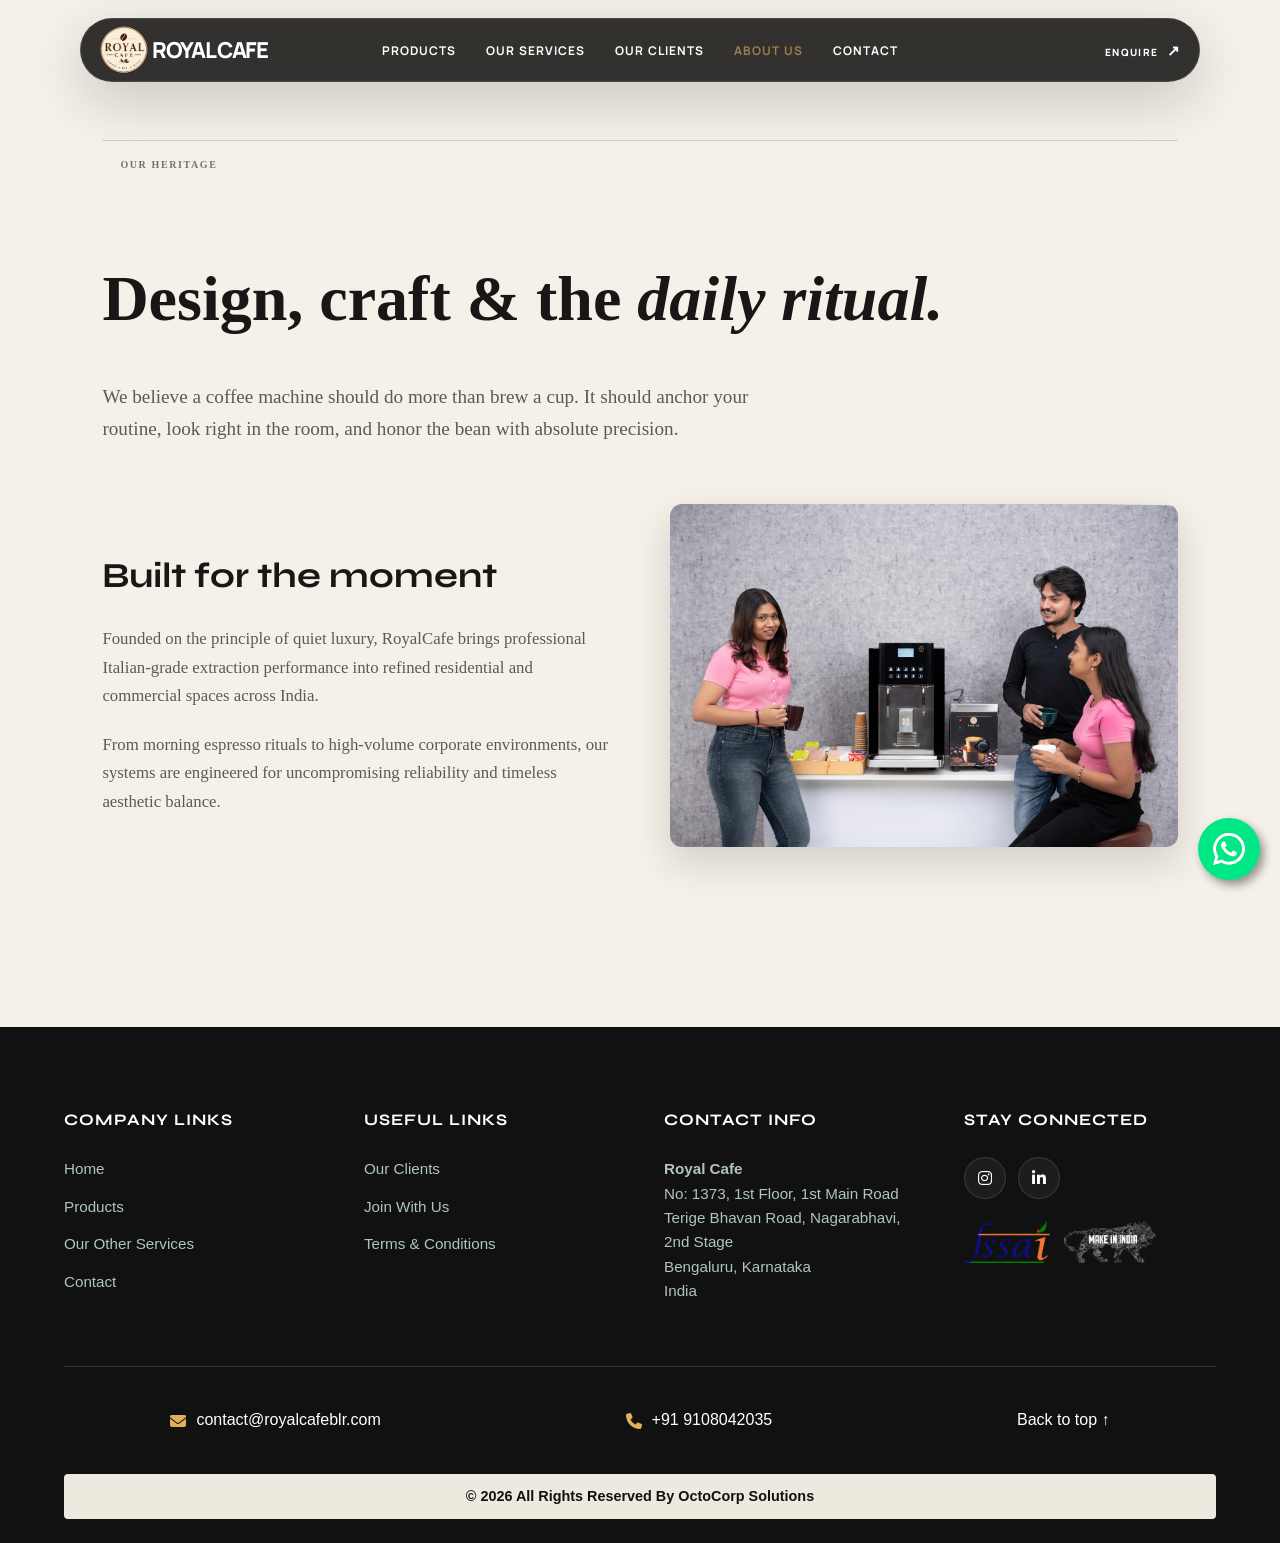
==== commit 071e3e5b: "updated" ====
--- a/about.html
+++ b/about.html
@@ -1,4 +1,4 @@
-<!doctype html>
+      <!doctype html>
 <html lang="en">
 <head>
   <meta charset="utf-8">
@@ -16,11 +16,12 @@
   <header class="header" id="top" data-header>
     <a class="logo magnetic" href="index.html" aria-label="RoyalCafe home">
       <img src="assets/images/logo.png" alt="RoyalCafe Logo" height="30">
-      ROYAL<span>CAFE</span>
+      ROYAL CAFE
     </a>
     <nav class="desktop-nav">
       <a href="products.html">Products</a>
       <a href="services.html">Our Services</a>
+      <a href="client.html">Our Clients</a>
       <a href="about.html" style="color: var(--gold);">About Us</a>
       <a href="contact.html">Contact</a>
     </nav>
@@ -29,6 +30,7 @@
     <nav class="mobile-nav">
       <a href="products.html">Products</a>
       <a href="services.html">Our Services</a>
+      <a href="client.html">Our Clients</a>
       <a href="about.html">About Us</a>
       <a href="contact.html">Contact</a>
     </nav>
@@ -59,34 +61,44 @@
             <ul>
                 <li><a href="index.html">Home</a></li>
                 <li><a href="products.html">Products</a></li>
-                <li><a href="services.html">Our Other Services</a></li>
+                <li><a href="services.html">Our Other Services</a></li> 
                 <li><a href="contact.html">Contact</a></li>
             </ul>
         </div>
         <div class="footer-col">
             <h3>Useful Links</h3>
             <ul>
+              <li><a href="client.html">Our Clients</a></li>
                 <li><a href="careers.html">Join With Us</a></li>
-                <li><a href="terms.html">Term & Conditions</a></li>
-                <li><a href="return.html">Return Policy</a></li>
+                <li><a href="terms.html">Terms & Conditions</a></li>
+                
             </ul>
         </div>
         <div class="footer-col">
             <h3>Contact Info</h3>
-            <p><strong>Royal Cafe</strong><br>KR Market<br>Bengaluru, Karnataka<br>India</p>
+            <p><strong>Royal Cafe</strong><br>No: 1373, 1st Floor, 1st Main Road<br>Terige Bhavan Road, Nagarabhavi, 2nd Stage<br>Bengaluru, Karnataka<br>India</p>
         </div>
         <div class="footer-col">
             <h3>Stay Connected</h3>
             <div class="social-icons">
-                <a href="https://facebook.com" target="_blank" rel="noopener" aria-label="Facebook"><i class="fa-brands fa-facebook-f"></i></a>
+                
                 <a href="https://instagram.com" target="_blank" rel="noopener" aria-label="Instagram"><i class="fa-brands fa-instagram"></i></a>
                 <a href="https://linkedin.com" target="_blank" rel="noopener" aria-label="LinkedIn"><i class="fa-brands fa-linkedin-in"></i></a>
             </div>
+
+
+            <div class="footer-trust-logos" aria-label="FSSAI and Make in India">
+        <img src="assets/images/fssai.png" alt="FSSAI" loading="lazy">
+        <img src="assets/images/made.png" alt="Make in India" loading="lazy">
+    </div>
+
+
+
         </div>
     </div>
     <div class="footer-contact-bar">
         <div class="contact-item"><i class="fa-solid fa-envelope"></i><a href="mailto:contact@royalcafeblr.com"> contact@royalcafeblr.com </a></div>
-        <div class="contact-item"><i class="fa-solid fa-phone"></i><a href="tel:9916167947"> +91 9916167947</a></div>
+        <div class="contact-item"><i class="fa-solid fa-phone"></i><a href="tel:9108042035"> +91 9108042035</a></div>
         <a href="about.html">Back to top ↑</a>
     </div>
     <div class="footer-bottom"><a href="https://octo-corp.github.io/octo-corp/"><p>&copy; 2026 All Rights Reserved By OctoCorp Solutions</p></a></div>
@@ -98,7 +110,7 @@
 
 <div class="wabtn" id="wabutton">
   <style> [wa-tooltip] { position: relative; cursor: default;  &:hover { &::before { content: attr(wa-tooltip); font-size: 16px; text-align: center; position: absolute; display: block; right: calc(0% - 100px); left: null; min-width: 200px; max-width: 200px; bottom: calc(100% + 40px); transform: translate(-50%); animation: fade-in 500ms ease; background: #00E785; border-radius: 4px; padding: 10px; color: #ffffff; z-index: 1; } } }  @keyframes pulse { 0% { transform: scale(1); } 50% { transform: scale(1.1); } 100% { transform: scale(1); } }  [wa-tooltip] {  }  @keyframes fade-in { from { opacity: 0; } to { opacity: 1; } }</style>
-  <a wa-tooltip="We are available! Click here to chat" target="_self" href="https://wa.me/919916167947?text=Hi!%20I'm%20interested%20in%20your%20services%20and%20would%20love%20to%20know%20more%20about%20it.%20Could%20you%20please%20send%20me%20more%20information?%20Thank%20you!" style=" cursor: pointer;height: auto;width: auto;padding: 10px 10px 10px 10px;position: fixed !important;color: #fff;bottom: 20px;right: 20px;;display: flex;text-decoration: none;font-size: 18px;font-weight: 600;font-family: sans-serif;align-items: center;z-index: 999999999 !important;background-color: #00E785;box-shadow: 4px 5px 10px rgba(0, 0, 0, 0.4);border-radius: 100px;animation: pulse 2.5s ease infinite;">
+  <a wa-tooltip="We are available! Click here to chat" target="_self" href="https://wa.me/919108042035?text=Hi!%20I'm%20interested%20in%20your%20services%20and%20would%20love%20to%20know%20more%20about%20it.%20Could%20you%20please%20send%20me%20more%20information?%20Thank%20you!" style=" cursor: pointer;height: auto;width: auto;padding: 10px 10px 10px 10px;position: fixed !important;color: #fff;bottom: 20px;right: 20px;;display: flex;text-decoration: none;font-size: 18px;font-weight: 600;font-family: sans-serif;align-items: center;z-index: 999999999 !important;background-color: #00E785;box-shadow: 4px 5px 10px rgba(0, 0, 0, 0.4);border-radius: 100px;animation: pulse 2.5s ease infinite;">
     <svg width="42" height="42" style="padding: 5px;" viewBox="0 0 28 28" fill="none" xmlns="http://www.w3.org/2000/svg"><g clip-path="url(#clip0_1024_354)"><path d="M23.8759 4.06939C21.4959 1.68839 18.3316 0.253548 14.9723 0.0320463C11.613 -0.189455 8.28774 0.817483 5.61565 2.86535C2.94357 4.91323 1.10682 7.86244 0.447451 11.1638C-0.21192 14.4652 0.351026 17.8937 2.03146 20.8109L0.0625 28.0004L7.42006 26.0712C9.45505 27.1794 11.7353 27.7601 14.0524 27.7602H14.0583C16.8029 27.7599 19.4859 26.946 21.768 25.4212C24.0502 23.8965 25.829 21.7294 26.8798 19.1939C27.9305 16.6583 28.206 13.8682 27.6713 11.1761C27.1367 8.48406 25.8159 6.01095 23.8759 4.06939ZM14.0583 25.4169H14.0538C11.988 25.417 9.96008 24.8617 8.1825 23.8091L7.7611 23.5593L3.3945 24.704L4.56014 20.448L4.28546 20.0117C2.92594 17.8454 2.32491 15.2886 2.57684 12.7434C2.82877 10.1982 3.91938 7.80894 5.67722 5.95113C7.43506 4.09332 9.76045 2.87235 12.2878 2.48017C14.8152 2.08799 17.4013 2.54684 19.6395 3.78457C21.8776 5.02231 23.641 6.96875 24.6524 9.3179C25.6638 11.6671 25.8659 14.2857 25.2268 16.7622C24.5877 19.2387 23.1438 21.4326 21.122 22.999C19.1001 24.5655 16.6151 25.4156 14.0575 25.4157L14.0583 25.4169Z" fill="#E0E0E0"></path><path fill-rule="evenodd" clip-rule="evenodd" d="M10.6291 7.98363C10.3723 7.41271 10.1019 7.40123 9.85771 7.39143C9.65779 7.38275 9.42903 7.38331 9.20083 7.38331C9.0271 7.3879 8.8562 7.42837 8.69887 7.5022C8.54154 7.57602 8.40119 7.68159 8.28663 7.81227C7.899 8.17929 7.59209 8.62305 7.38547 9.11526C7.17884 9.60747 7.07704 10.1373 7.08655 10.6711C7.08655 12.3578 8.31519 13.9877 8.48655 14.2164C8.65791 14.4452 10.8581 18.0169 14.3425 19.3908C17.2382 20.5327 17.8276 20.3056 18.4562 20.2485C19.0848 20.1913 20.4843 19.4194 20.7701 18.6189C21.056 17.8183 21.0557 17.1323 20.9701 16.989C20.8844 16.8456 20.6559 16.7605 20.3129 16.5889C19.9699 16.4172 18.2849 15.5879 17.9704 15.4736C17.656 15.3594 17.4275 15.3023 17.199 15.6455C16.9705 15.9888 16.3139 16.7602 16.1137 16.9895C15.9135 17.2189 15.7136 17.2471 15.3709 17.0758C14.3603 16.6729 13.4275 16.0972 12.6143 15.3745C11.8648 14.6818 11.2221 13.8819 10.7072 13.0007C10.5073 12.6579 10.6857 12.472 10.8579 12.3007C11.0119 12.1472 11.2006 11.9005 11.3722 11.7003C11.5129 11.5271 11.6282 11.3346 11.7147 11.1289C11.7603 11.0343 11.7817 10.9299 11.7768 10.825C11.7719 10.7201 11.7409 10.6182 11.6867 10.5283C11.6001 10.3566 10.9337 8.66151 10.6291 7.98363Z" fill="white"></path><path d="M23.7628 4.02445C21.4107 1.66917 18.2825 0.249336 14.9611 0.0294866C11.6397 -0.190363 8.35161 0.804769 5.70953 2.82947C3.06745 4.85417 1.25154 7.77034 0.600156 11.0346C-0.051233 14.299 0.506321 17.6888 2.16894 20.5724L0.222656 27.6808L7.49566 25.7737C9.50727 26.8692 11.7613 27.4432 14.0519 27.4434H14.0577C16.7711 27.4436 19.4235 26.6392 21.6798 25.1321C23.936 23.6249 25.6947 21.4825 26.7335 18.9759C27.7722 16.4693 28.0444 13.711 27.5157 11.0497C26.9869 8.38835 25.6809 5.94358 23.7628 4.02445ZM14.0577 25.1269H14.0547C12.0125 25.1271 10.0078 24.5782 8.25054 23.5377L7.8339 23.2907L3.51686 24.4222L4.66906 20.2143L4.39774 19.7831C3.05387 17.6415 2.4598 15.1141 2.70892 12.598C2.95804 10.082 4.03622 7.72013 5.77398 5.88366C7.51173 4.04719 9.81051 2.84028 12.3089 2.45266C14.8074 2.06505 17.3638 2.5187 19.5763 3.74232C21.7888 4.96593 23.5319 6.89011 24.5317 9.21238C25.5314 11.5346 25.7311 14.1233 25.0993 16.5714C24.4675 19.0195 23.0401 21.1883 21.0414 22.7367C19.0427 24.2851 16.5861 25.1254 14.0577 25.1255V25.1269Z" fill="white"></path></g><defs><clipPath id="clip0_1024_354"><rect width="27.8748" height="28" fill="white" transform="translate(0.0625)"></rect></clipPath></defs></svg>
     <span class="button-text"></span>
   </a>
--- a/styles.css
+++ b/styles.css
@@ -318,29 +318,46 @@
   margin: 0;
 }
 
+
+/* Machine image — fit correctly */
 .product-stage {
-  max-width: 1440px;
-  margin: auto;
-  height: min(70vw, 950px);
-  position: relative;
-  overflow: hidden;
-  background: #ddd8cf;
+    width: 100%;
+    max-width: 1440px;
+    height: auto;
+    aspect-ratio: 1:1;
+    margin: 0 auto;
+    position: relative;
+    overflow: hidden;
+    background: #ddd8cf;
 }
 
 .product-stage img {
-  height: 100%;
-  object-fit: cover;
-  object-position: center;
-}
-
+    display: block;
+    width: 100%;
+    height: 100%;
+    object-fit: contain;
+    object-position: center;
+}
+
+/* Keep the label positioned over the image */
 .product-tag {
-  position: absolute;
-  left: 30px;
-  bottom: 27px;
-  color: #fff;
-  line-height: 1.5;
-  text-shadow: 0 1px 8px rgba(0, 0, 0, .35);
-}
+    position: absolute;
+    left: 30px;
+    bottom: 27px;
+    z-index: 2;
+}
+
+@media (max-width: 768px) {
+    .product-stage {
+        aspect-ratio: 4 / 3;
+    }
+
+    .product-tag {
+        left: 16px;
+        bottom: 16px;
+    }
+}
+
 
 .product-tag strong {
   font-size: 15px;
@@ -434,28 +451,67 @@
   font-size: 13px;
 }
 
+
+/* Second video section — remove unwanted gaps */
 .ritual {
-  display: grid;
-  grid-template-columns: 57% 43%;
-  min-height: 720px;
-  background: #e5dfd4;
+    display: grid;
+    grid-template-columns: 43% 57%;
+    min-height: 720px;
+    padding: 0;
+    gap: 0;
+    overflow: hidden;
+    background: #e5dfd4;
 }
 
 .ritual-media {
-  min-height: 600px;
+    width: 100%;
+    height: 100%;
+    min-height: 720px;
+    padding: 0;
+    margin: 0;
+    overflow: hidden;
 }
 
 .ritual-media video {
-  height: 100%;
-  object-fit: cover;
+    display: block;
+    width: 100%;
+    height: 100%;
+    min-height: 720px;
+    padding: 0;
+    margin: 0;
+    object-fit: cover;
+    object-position: left center;
 }
 
 .ritual-copy {
-  padding: 100px 9vw;
-  display: flex;
-  flex-direction: column;
-  justify-content: center;
-}
+    min-width: 0;
+    padding: 70px 6vw;
+    margin: 0;
+    display: flex;
+    flex-direction: column;
+    justify-content: center;
+}
+
+@media (max-width: 768px) {
+    .ritual {
+        grid-template-columns: 1fr;
+    }
+
+    .ritual-media {
+        min-height: 0;
+        height: 60vw;
+    }
+
+    .ritual-media video {
+        min-height: 0;
+        height: 100%;
+    }
+
+    .ritual-copy {
+        padding: 45px 7vw;
+    }
+}
+
 
 .ritual-copy .section-number {
   margin-bottom: 7px;
@@ -1945,7 +2001,7 @@
 .services-page-main h1,
 .terms-page-main h1 { max-width: 100%; overflow-wrap: break-word; }
 .services-page-main > p { line-height: 1.7; }
-.services-page-grid { grid-template-columns: repeat(3, minmax(0, 1fr)) !important; align-items: stretch; }
+.services-page-grid { grid-template-columns: repeat(2, minmax(0, 1fr)) !important; align-items: stretch; }
 .service-page-card { min-width: 0; height: 100%; }
 .service-page-image img { display: block; width: 100%; height: 100%; object-fit: contain; }
 .service-page-card-content { min-width: 0; }
@@ -2032,3 +2088,450 @@
     margin-bottom: 1rem;
   }
 }
+
+
+
+
+/* Footer trust logos */
+.site-footer .footer-trust-logos {
+    display: flex;
+    align-items: center;
+    justify-content: flex-start;
+    gap: 14px;
+    margin-top: 22px;
+    flex-wrap: wrap;
+}
+
+.site-footer .footer-trust-logos img {
+    display: block;
+    width: auto;
+    height: 42px;
+    max-width: 46%;
+    object-fit: contain;
+    object-position: left center;
+}
+
+@media (max-width: 600px) {
+    .site-footer .footer-trust-logos {
+        gap: 12px;
+        margin-top: 18px;
+    }
+
+    .site-footer .footer-trust-logos img {
+        height: 36px;
+        max-width: 44%;
+    }
+}
+
+@media (max-width: 768px) {
+    .services-page-grid {
+        grid-template-columns: 1fr !important;
+        gap: 24px !important;
+    }
+}
+
+
+
+
+
+
+/* =========================================
+   ROYAL CAFE — PANTRY PAGE
+   ========================================= */
+
+.pantry-page {
+    max-width: 1440px;
+    margin: 0 auto;
+    padding: 145px 7vw 90px;
+    color: var(--ink);
+}
+
+.pantry-page p {
+    color: #676158;
+    line-height: 1.8;
+}
+
+.pantry-eyebrow {
+    display: block;
+    color: #a17a37;
+    font-size: 10px;
+    font-weight: 800;
+    letter-spacing: 0.16em;
+    margin-bottom: 20px;
+}
+
+.pantry-hero {
+    padding-bottom: 75px;
+}
+
+.pantry-hero-grid {
+    display: grid;
+    grid-template-columns: 1fr 0.9fr;
+    gap: 55px;
+    align-items: center;
+    margin-top: 40px;
+}
+
+.pantry-hero-copy h1,
+.pantry-intro h2,
+.pantry-section-heading h2,
+.pantry-feature-copy h2,
+.pantry-final-cta h2 {
+    font-family: 'Cormorant Garamond', serif;
+    font-weight: 600;
+    letter-spacing: -0.035em;
+    line-height: 0.98;
+    margin: 0 0 24px;
+}
+
+.pantry-hero-copy h1 {
+    font-size: clamp(3.2rem, 5.5vw, 5.7rem);
+}
+
+.pantry-hero-copy h1 em,
+.pantry-intro h2 em,
+.pantry-section-heading h2 em,
+.pantry-feature-copy h2 em,
+.pantry-final-cta h2 em {
+    font-weight: 500;
+}
+
+.pantry-hero-copy > p {
+    max-width: 510px;
+    font-size: 1rem;
+    margin-bottom: 30px;
+}
+
+.pantry-primary-btn,
+.pantry-light-btn {
+    display: inline-flex;
+    align-items: center;
+    justify-content: space-between;
+    gap: 22px;
+    padding: 16px 22px;
+    background: var(--gold);
+    color: #191917;
+    text-decoration: none;
+    font-size: 10px;
+    font-weight: 800;
+    letter-spacing: 0.09em;
+}
+
+.pantry-primary-btn span,
+.pantry-light-btn span {
+    font-size: 17px;
+}
+
+.pantry-hero-image {
+    position: relative;
+    height: 500px;
+    overflow: hidden;
+    background: #ddd7cd;
+}
+
+.pantry-hero-image img {
+    display: block;
+    width: 100%;
+    height: 100%;
+    object-fit: cover;
+}
+
+.pantry-hero-caption {
+    position: absolute;
+    bottom: 18px;
+    left: 18px;
+    right: 18px;
+    display: flex;
+    flex-direction: column;
+    gap: 7px;
+    padding: 20px;
+    background: rgba(25, 25, 23, 0.84);
+    color: #fff;
+}
+
+.pantry-hero-caption span {
+    color: var(--gold);
+    font-size: 9px;
+    font-weight: 800;
+    letter-spacing: 0.15em;
+}
+
+.pantry-hero-caption strong {
+    font-family: 'Cormorant Garamond', serif;
+    font-size: 1.6rem;
+    font-weight: 600;
+}
+
+.pantry-intro {
+    display: grid;
+    grid-template-columns: 1fr 0.8fr;
+    gap: 65px;
+    align-items: center;
+    padding: 65px 0;
+    border-top: 1px solid var(--line);
+    border-bottom: 1px solid var(--line);
+}
+
+.pantry-intro h2,
+.pantry-section-heading h2,
+.pantry-feature-copy h2,
+.pantry-final-cta h2 {
+    font-size: clamp(2.8rem, 4.5vw, 4.2rem);
+}
+
+.pantry-intro > p {
+    max-width: 490px;
+    margin: 0;
+}
+
+.pantry-categories {
+    padding: 85px 0;
+}
+
+.pantry-section-heading {
+    display: flex;
+    justify-content: space-between;
+    align-items: end;
+    gap: 35px;
+    margin-bottom: 38px;
+}
+
+.pantry-section-heading > p {
+    max-width: 370px;
+    margin: 0 0 5px;
+}
+
+.pantry-category-grid {
+    display: grid;
+    grid-template-columns: repeat(3, minmax(0, 1fr));
+    gap: 25px;
+}
+
+.pantry-category-card {
+    min-width: 0;
+    overflow: hidden;
+    background: var(--paper);
+    border: 1px solid var(--line);
+    border-radius: 10px;
+    transition: transform 0.3s ease, box-shadow 0.3s ease;
+}
+
+.pantry-category-card:hover {
+    transform: translateY(-5px);
+    box-shadow: 0 15px 35px rgba(0, 0, 0, 0.07);
+}
+
+.pantry-category-image {
+    height: 245px;
+    position: relative;
+    overflow: hidden;
+    background: #e7e0d5;
+}
+
+.pantry-category-image img {
+    display: block;
+    width: 100%;
+    height: 100%;
+    object-fit: cover;
+    transition: transform 0.5s ease;
+}
+
+.pantry-category-card:hover .pantry-category-image img {
+    transform: scale(1.05);
+}
+
+.pantry-category-number {
+    position: absolute;
+    top: 15px;
+    left: 15px;
+    display: grid;
+    place-items: center;
+    width: 35px;
+    height: 35px;
+    background: var(--ink);
+    color: #fff;
+    border-radius: 50%;
+    font-size: 11px;
+    font-weight: 700;
+}
+
+.pantry-category-content {
+    padding: 25px 24px 28px;
+}
+
+.pantry-category-label {
+    color: #a17a37;
+    font-size: 9px;
+    font-weight: 800;
+    letter-spacing: 0.14em;
+}
+
+.pantry-category-content h3 {
+    font-family: 'Syne', sans-serif;
+    font-size: 1.25rem;
+    line-height: 1.35;
+    margin: 12px 0 10px;
+}
+
+.pantry-category-content p {
+    font-size: 0.9rem;
+    margin: 0;
+}
+
+.pantry-feature-banner {
+    display: grid;
+    grid-template-columns: 1.2fr 0.8fr;
+    gap: 55px;
+    padding: 55px;
+    background: #191917;
+    color: #f4f0e7;
+    border-radius: 12px;
+}
+
+.pantry-feature-copy .pantry-eyebrow {
+    color: var(--gold);
+}
+
+.pantry-feature-copy h2 {
+    font-size: clamp(2.8rem, 4.5vw, 4.2rem);
+}
+
+.pantry-feature-copy > p {
+    max-width: 510px;
+    color: #c4bfb5;
+    margin-bottom: 28px;
+}
+
+.pantry-light-btn {
+    background: var(--gold);
+}
+
+.pantry-feature-details {
+    display: flex;
+    flex-direction: column;
+    justify-content: center;
+}
+
+.pantry-feature-details > div {
+    display: flex;
+    align-items: start;
+    gap: 20px;
+    padding: 20px 0;
+    border-bottom: 1px solid rgba(255, 255, 255, 0.16);
+}
+
+.pantry-feature-details > div:first-child {
+    border-top: 1px solid rgba(255, 255, 255, 0.16);
+}
+
+.pantry-feature-details span {
+    color: var(--gold);
+    font-size: 11px;
+    font-weight: 800;
+}
+
+.pantry-feature-details p {
+    color: #f4f0e7;
+    font-size: 0.95rem;
+    margin: 0;
+}
+
+.pantry-final-cta {
+    padding: 90px 20px 30px;
+    text-align: center;
+}
+
+.pantry-final-cta h2 {
+    margin-bottom: 20px;
+}
+
+.pantry-final-cta > p {
+    max-width: 580px;
+    margin: 0 auto 28px;
+}
+
+@media (max-width: 900px) {
+    .pantry-hero-grid {
+        gap: 30px;
+    }
+
+    .pantry-hero-image {
+        height: 420px;
+    }
+
+    .pantry-category-grid {
+        grid-template-columns: repeat(2, minmax(0, 1fr));
+    }
+
+    .pantry-feature-banner {
+        gap: 30px;
+        padding: 38px;
+    }
+}
+
+@media (max-width: 600px) {
+    .pantry-page {
+        padding: 120px 6vw 55px;
+    }
+
+    .pantry-hero-grid,
+    .pantry-intro,
+    .pantry-feature-banner {
+        grid-template-columns: 1fr;
+        gap: 30px;
+    }
+
+    .pantry-hero-grid {
+        margin-top: 28px;
+    }
+
+    .pantry-hero-copy h1 {
+        font-size: clamp(3rem, 12vw, 4.2rem);
+    }
+
+    .pantry-hero-image {
+        height: 340px;
+    }
+
+    .pantry-intro {
+        padding: 45px 0;
+    }
+
+    .pantry-categories {
+        padding: 55px 0;
+    }
+
+    .pantry-section-heading {
+        flex-direction: column;
+        align-items: start;
+        gap: 15px;
+    }
+
+    .pantry-category-grid {
+        grid-template-columns: 1fr;
+        gap: 22px;
+    }
+
+    .pantry-category-image {
+        height: 260px;
+    }
+
+    .pantry-feature-banner {
+        padding: 30px 24px;
+    }
+
+    .pantry-final-cta {
+        padding-top: 60px;
+    }
+}
+
+
+
+
+
+
+
+
+
+
+
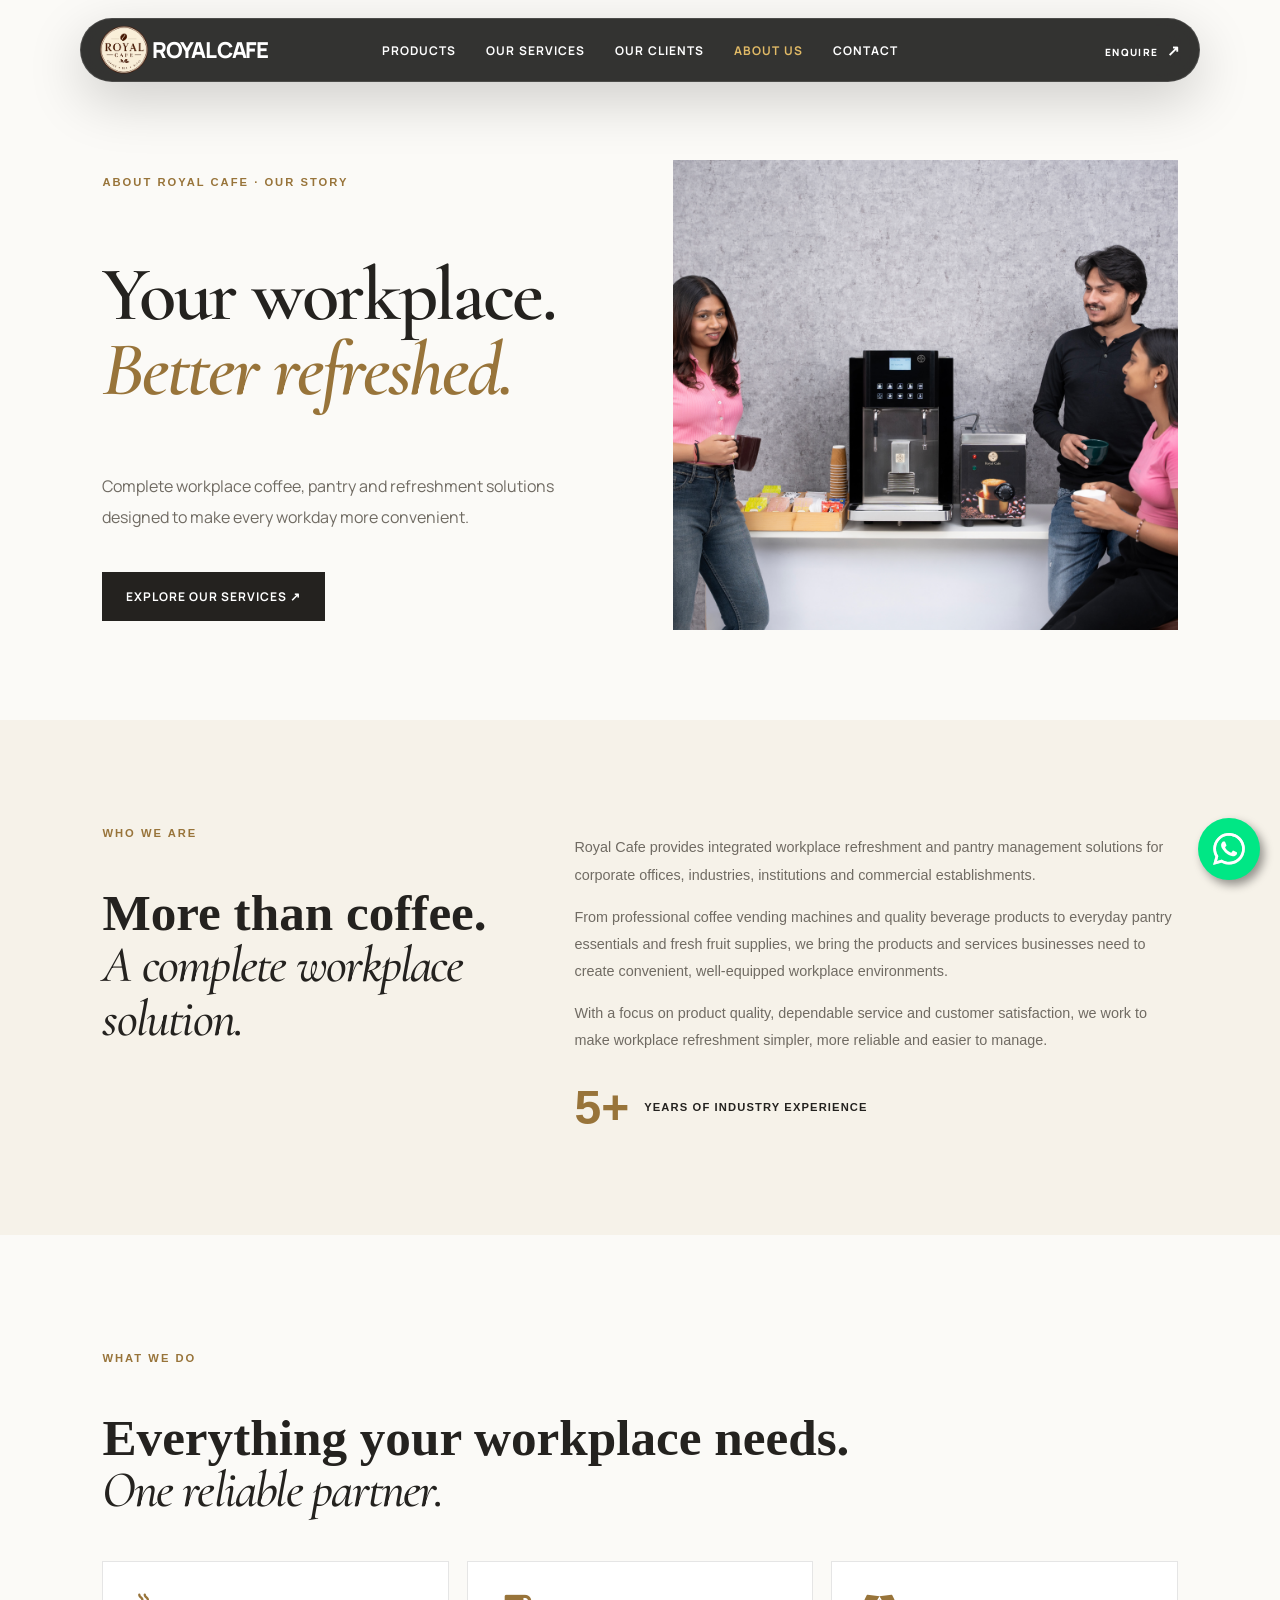
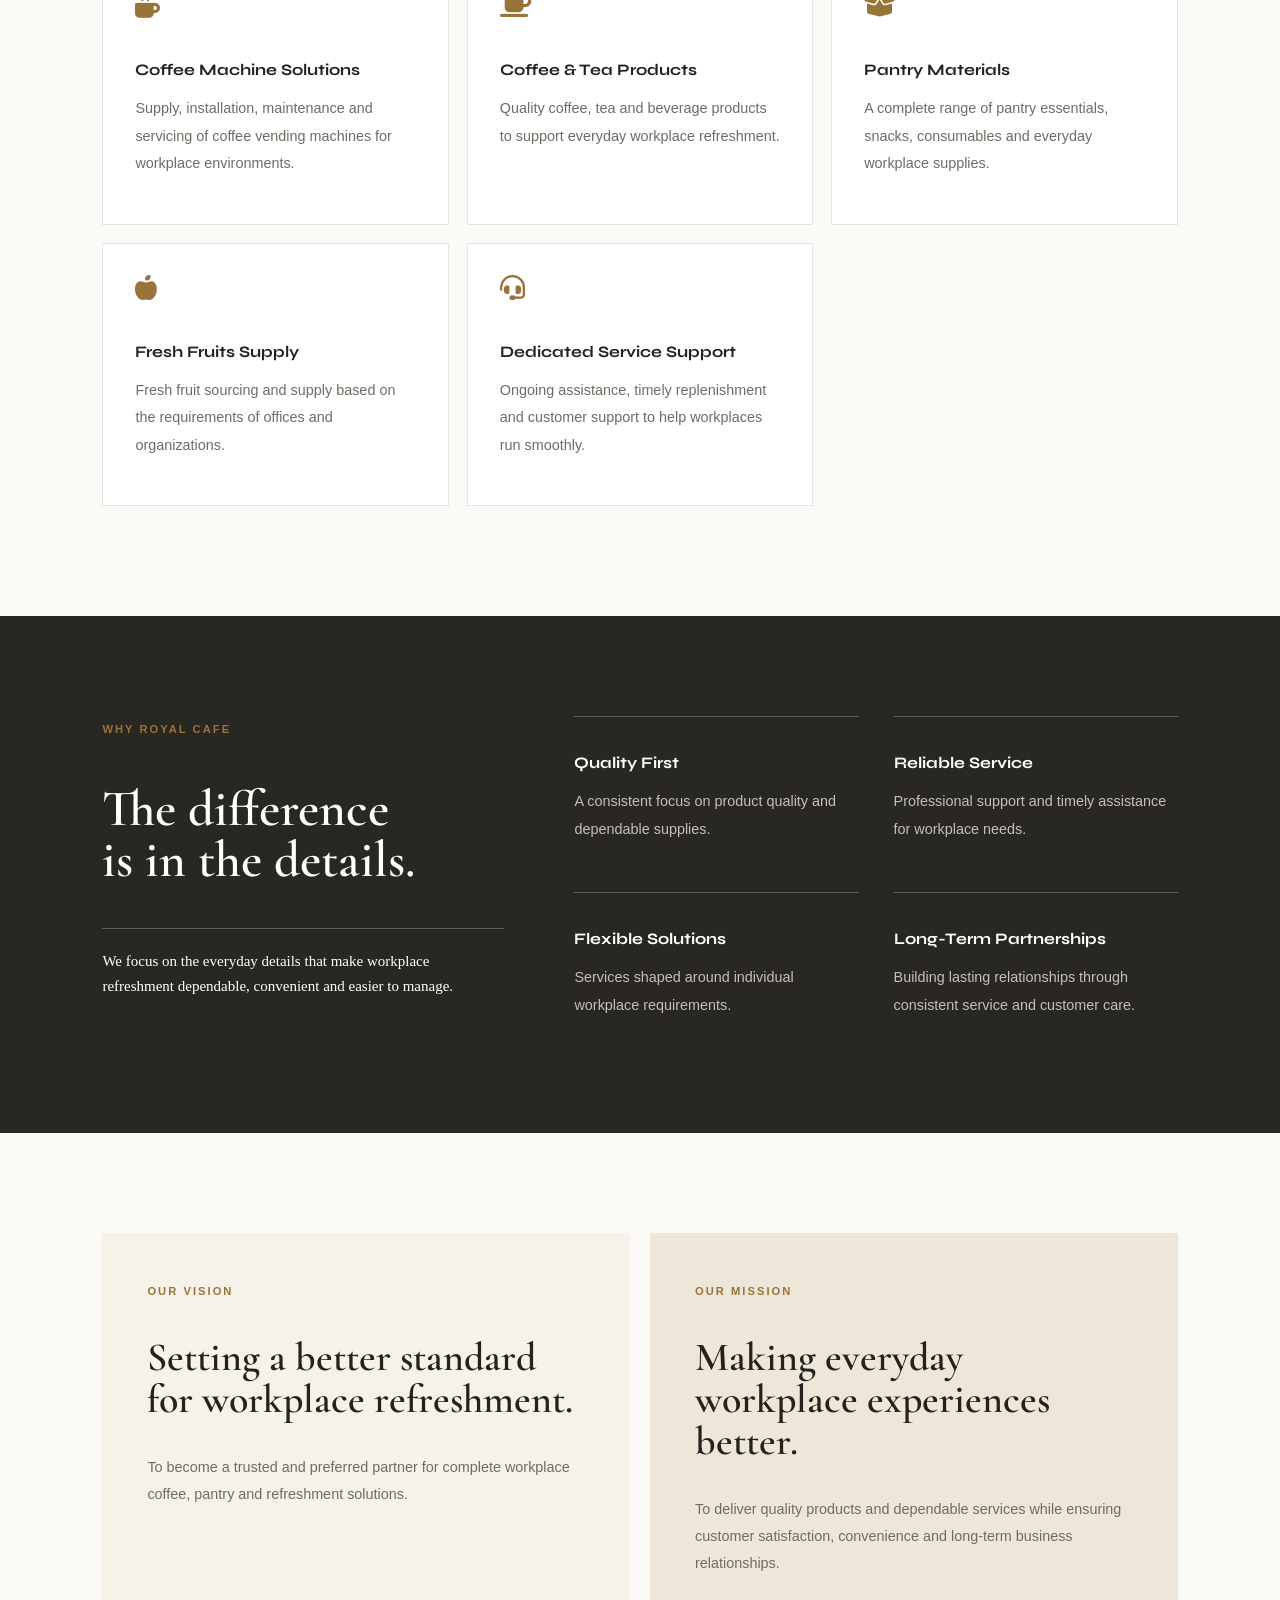
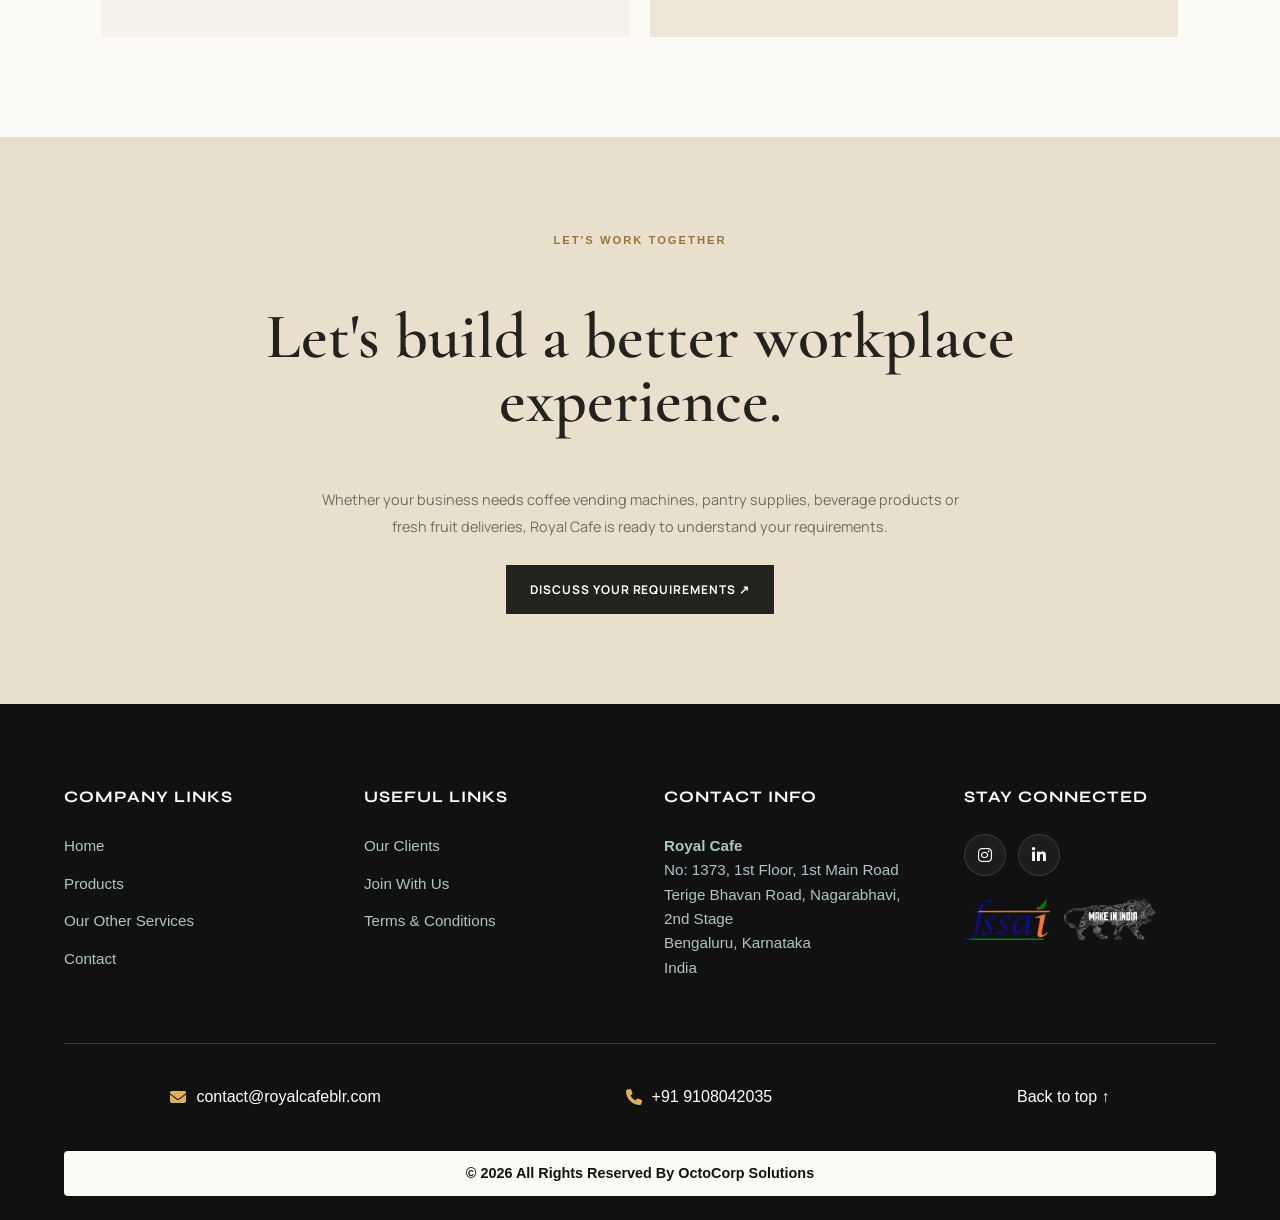
==== commit 1f129aab: "Revamp about.html with new layout and styles Updated the structure and styling of the about page to " ====
--- a/about.html
+++ b/about.html
@@ -36,22 +36,456 @@
     </nav>
   </header>
 
-  <main style="padding-top: 140px; max-width: 1400px; margin: 0 auto; padding-left: 8vw; padding-right: 8vw; padding-bottom: 100px;">
-    <div class="section-top"><span></span><p>OUR HERITAGE</p></div>
-    <h1 style="font-family: 'Maname', serif; font-size: clamp(3rem, 5vw, 5rem); font-weight: 800; margin-bottom: 30px;">Design, craft & the <em>daily ritual.</em></h1>
-    <p style="font-size: 1.2rem; color: #5e5a53; max-width: 650px; margin-bottom: 60px;">We believe a coffee machine should do more than brew a cup. It should anchor your routine, look right in the room, and honor the bean with absolute precision.</p>
-
-    <div style="display: grid; grid-template-columns: 1fr 1fr; gap: 60px; align-items: center; margin-bottom: 80px;">
+  
+<!-- Replace the existing <main> content in about.html with this.
+     Add the CSS below inside the page's existing <head>. -->
+
+<style>
+:root {
+  --gold: #e1ba66;
+  --ink: #24221f;
+  --muted: #706b63;
+  --cream: #f6f2e9;
+  --paper: #fbfaf7;
+}
+
+.about-main { background: var(--paper); color: var(--ink); }
+.about-wrap { width: min(1180px, 84%); margin: auto; }
+
+.about-kicker {
+  color: #98743a;
+  font: 800 .7rem Poppins, sans-serif;
+  letter-spacing: .18em;
+  text-transform: uppercase;
+}
+
+.about-title {
+  font: 600 clamp(3rem, 6vw, 5.5rem)/.98
+  "Cormorant Garamond", serif;
+  letter-spacing: -.03em;
+}
+
+.about-title em { color: #98743a; }
+
+.about-lead {
+  color: var(--muted);
+  font: 400 1rem/1.9 Manrope, sans-serif;
+  max-width: 620px;
+}
+
+.about-hero { padding: 160px 0 90px; }
+
+.about-hero-grid {
+  display: grid;
+  grid-template-columns: 1fr 1fr;
+  gap: 65px;
+  align-items: center;
+}
+
+.about-hero-image {
+  width: 100%;
+  height: 470px;
+  object-fit: cover;
+}
+
+.about-btn {
+  display: inline-block;
+  padding: 16px 24px;
+  background: var(--ink);
+  color: white;
+  text-decoration: none;
+  font: 700 .75rem Manrope, sans-serif;
+  letter-spacing: .08em;
+  text-transform: uppercase;
+  margin-top: 24px;
+}
+
+.about-btn:hover { background: #98743a; }
+
+.about-intro {
+  padding: 100px 0;
+  background: var(--cream);
+}
+
+.about-intro-grid {
+  display: grid;
+  grid-template-columns: .8fr 1.2fr;
+  gap: 70px;
+}
+
+.about-intro h2,
+.about-section-title {
+  font: 600 clamp(2.5rem, 4vw, 4rem)/1
+  "Poppins", serif;
+}
+
+.about-intro p,
+.about-service p,
+.about-value p,
+.about-purpose p {
+  color: var(--muted);
+  font: 400 .9rem/1.9 Poppins, sans-serif;
+}
+
+.about-stat {
+  margin-top: 25px;
+  display: flex;
+  align-items: center;
+  gap: 15px;
+}
+
+.about-stat strong {
+  font: 800 3rem Poppins, sans-serif;
+  color: #98743a;
+}
+
+.about-stat span {
+  font: 700 .7rem Poppins, sans-serif;
+  letter-spacing: .1em;
+  text-transform: uppercase;
+}
+
+.about-services { padding: 110px 0; }
+
+.about-service-grid {
+  display: grid;
+  grid-template-columns: repeat(3, 1fr);
+  gap: 18px;
+  margin-top: 45px;
+}
+
+.about-service {
+  background: white;
+  border: 1px solid rgba(0,0,0,.1);
+  padding: 32px;
+  transition: .3s;
+}
+
+.about-service:hover {
+  transform: translateY(-6px);
+  box-shadow: 0 15px 35px rgba(0,0,0,.07);
+}
+
+.about-service i {
+  font-size: 25px;
+  color: #98743a;
+  margin-bottom: 25px;
+}
+
+.about-service h3 {
+  font: 700 1rem Syne, sans-serif;
+}
+
+.about-why {
+  background: #292722;
+  color: white;
+  padding: 100px 0;
+}
+
+.about-why-grid {
+  display: grid;
+  grid-template-columns: .8fr 1.2fr;
+  gap: 70px;
+}
+
+.about-why h2 {
+  font: 600 clamp(2.5rem, 4vw, 4rem)/1
+  "Cormorant Garamond", serif;
+}
+
+.about-values {
+  display: grid;
+  grid-template-columns: 1fr 1fr;
+  gap: 35px;
+}
+
+.about-value {
+  border-top: 1px solid rgba(255,255,255,.25);
+  padding-top: 20px;
+}
+
+.about-value h3 {
+  font: 700 1rem Syne, sans-serif;
+}
+
+.about-value p { color: #c5c0b7; }
+
+.about-purpose { padding: 100px 0; }
+
+.about-purpose-grid {
+  display: grid;
+  grid-template-columns: 1fr 1fr;
+  gap: 20px;
+}
+
+.about-purpose-card {
+  padding: 45px;
+  background: var(--cream);
+}
+
+.about-purpose-card:nth-child(2) {
+  background: #eee7d9;
+}
+
+.about-purpose-card h2 {
+  font: 600 2.5rem/1.05 "Cormorant Garamond", serif;
+}
+
+.about-cta {
+  padding: 90px 20px;
+  text-align: center;
+  background: #e9dfcd;
+}
+
+.about-cta h2 {
+  font: 600 clamp(2.8rem, 5vw, 4.5rem)/1
+  "Cormorant Garamond", serif;
+}
+
+.about-cta p {
+  max-width: 650px;
+  margin: auto;
+  color: var(--muted);
+  font: 400 .9rem/1.9 Manrope, sans-serif;
+}
+
+@media(max-width:850px) {
+  .about-hero-grid,
+  .about-intro-grid,
+  .about-why-grid {
+    grid-template-columns: 1fr;
+  }
+
+  .about-service-grid { grid-template-columns: 1fr 1fr; }
+}
+
+@media(max-width:600px) {
+  .about-wrap { width: 90%; }
+  .about-hero { padding-top: 125px; }
+  .about-hero-image { height: 300px; }
+  .about-service-grid,
+  .about-values,
+  .about-purpose-grid {
+    grid-template-columns: 1fr;
+  }
+  .about-intro,
+  .about-services,
+  .about-purpose { padding: 70px 0; }
+  .about-purpose-card { padding: 30px; }
+}
+</style>
+
+<main class="about-main">
+
+  <!-- HERO -->
+  <section class="about-hero">
+    <div class="about-wrap about-hero-grid">
       <div>
-        <h2 style="font-family: 'Syne', sans-serif; font-size: 2.2rem; margin-bottom: 20px;">Built for the moment</h2>
-        <p style="color: #5e5a53; font-size: 1.05rem; line-height: 1.7; margin-bottom: 20px;">Founded on the principle of quiet luxury, RoyalCafe brings professional Italian-grade extraction performance into refined residential and commercial spaces across India.</p>
-        <p style="color: #5e5a53; font-size: 1.05rem; line-height: 1.7;">From morning espresso rituals to high-volume corporate environments, our systems are engineered for uncompromising reliability and timeless aesthetic balance.</p>
+        <span class="about-kicker">About Royal Cafe · Our Story</span>
+        <h1 class="about-title">
+          Your workplace.<br>
+          <em>Better refreshed.</em>
+        </h1>
+        <p class="about-lead">
+          Complete workplace coffee, pantry and refreshment
+          solutions designed to make every workday more convenient.
+        </p>
+        <a class="about-btn" href="services.html">
+          Explore Our Services ↗
+        </a>
       </div>
+
+      <img
+        class="about-hero-image"
+        src="assets/images/RoyalCfe-17-9-26-00015_1-copy.jpg"
+        alt="Royal Cafe workplace coffee and refreshment setup"
+        width="900"
+        height="1000"
+        fetchpriority="high">
+    </div>
+  </section>
+
+  <!-- WHO WE ARE -->
+  <section class="about-intro">
+    <div class="about-wrap about-intro-grid">
       <div>
-        <img src="assets/images/RoyalCfe-17-9-26-00015_1-copy.jpg" alt="RoyalCafe Heritage" style="border-radius: 12px; box-shadow: 0 15px 40px rgba(0,0,0,0.15);">
+        <span class="about-kicker">Who We Are</span>
+        <h2>
+          More than coffee.<br>
+          <em>A complete workplace solution.</em>
+        </h2>
       </div>
-    </div>
-  </main>
+
+      <div>
+        <p>
+          Royal Cafe provides integrated workplace refreshment and
+          pantry management solutions for corporate offices,
+          industries, institutions and commercial establishments.
+        </p>
+
+        <p>
+          From professional coffee vending machines and quality
+          beverage products to everyday pantry essentials and fresh
+          fruit supplies, we bring the products and services
+          businesses need to create convenient, well-equipped
+          workplace environments.
+        </p>
+
+        <p>
+          With a focus on product quality, dependable service and
+          customer satisfaction, we work to make workplace
+          refreshment simpler, more reliable and easier to manage.
+        </p>
+
+        <div class="about-stat">
+          <strong>5+</strong>
+          <span>Years of Industry Experience</span>
+        </div>
+      </div>
+    </div>
+  </section>
+
+  <!-- CORE SERVICES -->
+  <section class="about-services">
+    <div class="about-wrap">
+      <span class="about-kicker">What We Do</span>
+      <h2 class="about-section-title">
+        Everything your workplace needs.<br>
+        <em>One reliable partner.</em>
+      </h2>
+
+      <div class="about-service-grid">
+
+        <article class="about-service">
+          <i class="fa-solid fa-mug-hot"></i>
+          <h3>Coffee Machine Solutions</h3>
+          <p>
+            Supply, installation, maintenance and servicing of
+            coffee vending machines for workplace environments.
+          </p>
+        </article>
+
+        <article class="about-service">
+          <i class="fa-solid fa-mug-saucer"></i>
+          <h3>Coffee &amp; Tea Products</h3>
+          <p>
+            Quality coffee, tea and beverage products to support
+            everyday workplace refreshment.
+          </p>
+        </article>
+
+        <article class="about-service">
+          <i class="fa-solid fa-box-open"></i>
+          <h3>Pantry Materials</h3>
+          <p>
+            A complete range of pantry essentials, snacks,
+            consumables and everyday workplace supplies.
+          </p>
+        </article>
+
+        <article class="about-service">
+          <i class="fa-solid fa-apple-whole"></i>
+          <h3>Fresh Fruits Supply</h3>
+          <p>
+            Fresh fruit sourcing and supply based on the
+            requirements of offices and organizations.
+          </p>
+        </article>
+
+        <article class="about-service">
+          <i class="fa-solid fa-headset"></i>
+          <h3>Dedicated Service Support</h3>
+          <p>
+            Ongoing assistance, timely replenishment and customer
+            support to help workplaces run smoothly.
+          </p>
+        </article>
+
+      </div>
+    </div>
+  </section>
+
+  <!-- WHY ROYAL CAFE -->
+  <section class="about-why">
+    <div class="about-wrap about-why-grid">
+      <div>
+        <span class="about-kicker">Why Royal Cafe</span>
+        <h2>The difference<br>is in the details.</h2>
+        <p class="about-value">
+          We focus on the everyday details that make workplace
+          refreshment dependable, convenient and easier to manage.
+        </p>
+      </div>
+
+      <div class="about-values">
+        <article class="about-value">
+          <h3>Quality First</h3>
+          <p>A consistent focus on product quality and dependable supplies.</p>
+        </article>
+
+        <article class="about-value">
+          <h3>Reliable Service</h3>
+          <p>Professional support and timely assistance for workplace needs.</p>
+        </article>
+
+        <article class="about-value">
+          <h3>Flexible Solutions</h3>
+          <p>Services shaped around individual workplace requirements.</p>
+        </article>
+
+        <article class="about-value">
+          <h3>Long-Term Partnerships</h3>
+          <p>Building lasting relationships through consistent service and customer care.</p>
+        </article>
+      </div>
+    </div>
+  </section>
+
+  <!-- VISION & MISSION -->
+  <section class="about-purpose">
+    <div class="about-wrap about-purpose-grid">
+
+      <article class="about-purpose-card">
+        <span class="about-kicker">Our Vision</span>
+        <h2>Setting a better standard for workplace refreshment.</h2>
+        <p>
+          To become a trusted and preferred partner for complete
+          workplace coffee, pantry and refreshment solutions.
+        </p>
+      </article>
+
+      <article class="about-purpose-card">
+        <span class="about-kicker">Our Mission</span>
+        <h2>Making everyday workplace experiences better.</h2>
+        <p>
+          To deliver quality products and dependable services
+          while ensuring customer satisfaction, convenience and
+          long-term business relationships.
+        </p>
+      </article>
+
+    </div>
+  </section>
+
+  <!-- CTA -->
+  <section class="about-cta">
+    <div class="about-wrap">
+      <span class="about-kicker">Let's Work Together</span>
+      <h2>Let's build a better workplace experience.</h2>
+      <p>
+        Whether your business needs coffee vending machines,
+        pantry supplies, beverage products or fresh fruit
+        deliveries, Royal Cafe is ready to understand your
+        requirements.
+      </p>
+      <a class="about-btn" href="contact.html">
+        Discuss Your Requirements ↗
+      </a>
+    </div>
+  </section>
+
+</main>
+
 
   <!-- Footer -->
   <footer class="site-footer">
@@ -121,4 +555,4 @@
 
   
 </body>
-</html>+</html>
--- a/styles.css
+++ b/styles.css
@@ -2525,13 +2525,52 @@
     }
 }
 
-
-
-
-
-
-
-
-
-
-
+/* RITUAL SECTION — MOBILE ONLY */
+@media (max-width: 750px) {
+
+  .ritual {
+    display: grid;
+    grid-template-columns: 1fr;
+    width: 100%;
+    gap: 0;
+    overflow: hidden;
+  }
+
+  .ritual-media {
+    width: 100%;
+    height: 240px;
+    overflow: hidden;
+  }
+
+  .ritual-media video {
+    display: block;
+    width: 100%;
+    height: 100%;
+    object-fit: contain;
+    object-position: center;
+  }
+
+  .ritual-copy {
+    width: 100%;
+    padding: 35px 22px 40px;
+    box-sizing: border-box;
+  }
+
+  .ritual-copy h2 {
+    font-size: clamp(30px, 8vw, 40px);
+    line-height: 1.1;
+  }
+
+  .ritual-copy > p:not(.small-label) {
+    font-size: 15px;
+    line-height: 1.7;
+  }
+}
+
+
+
+
+
+
+
+
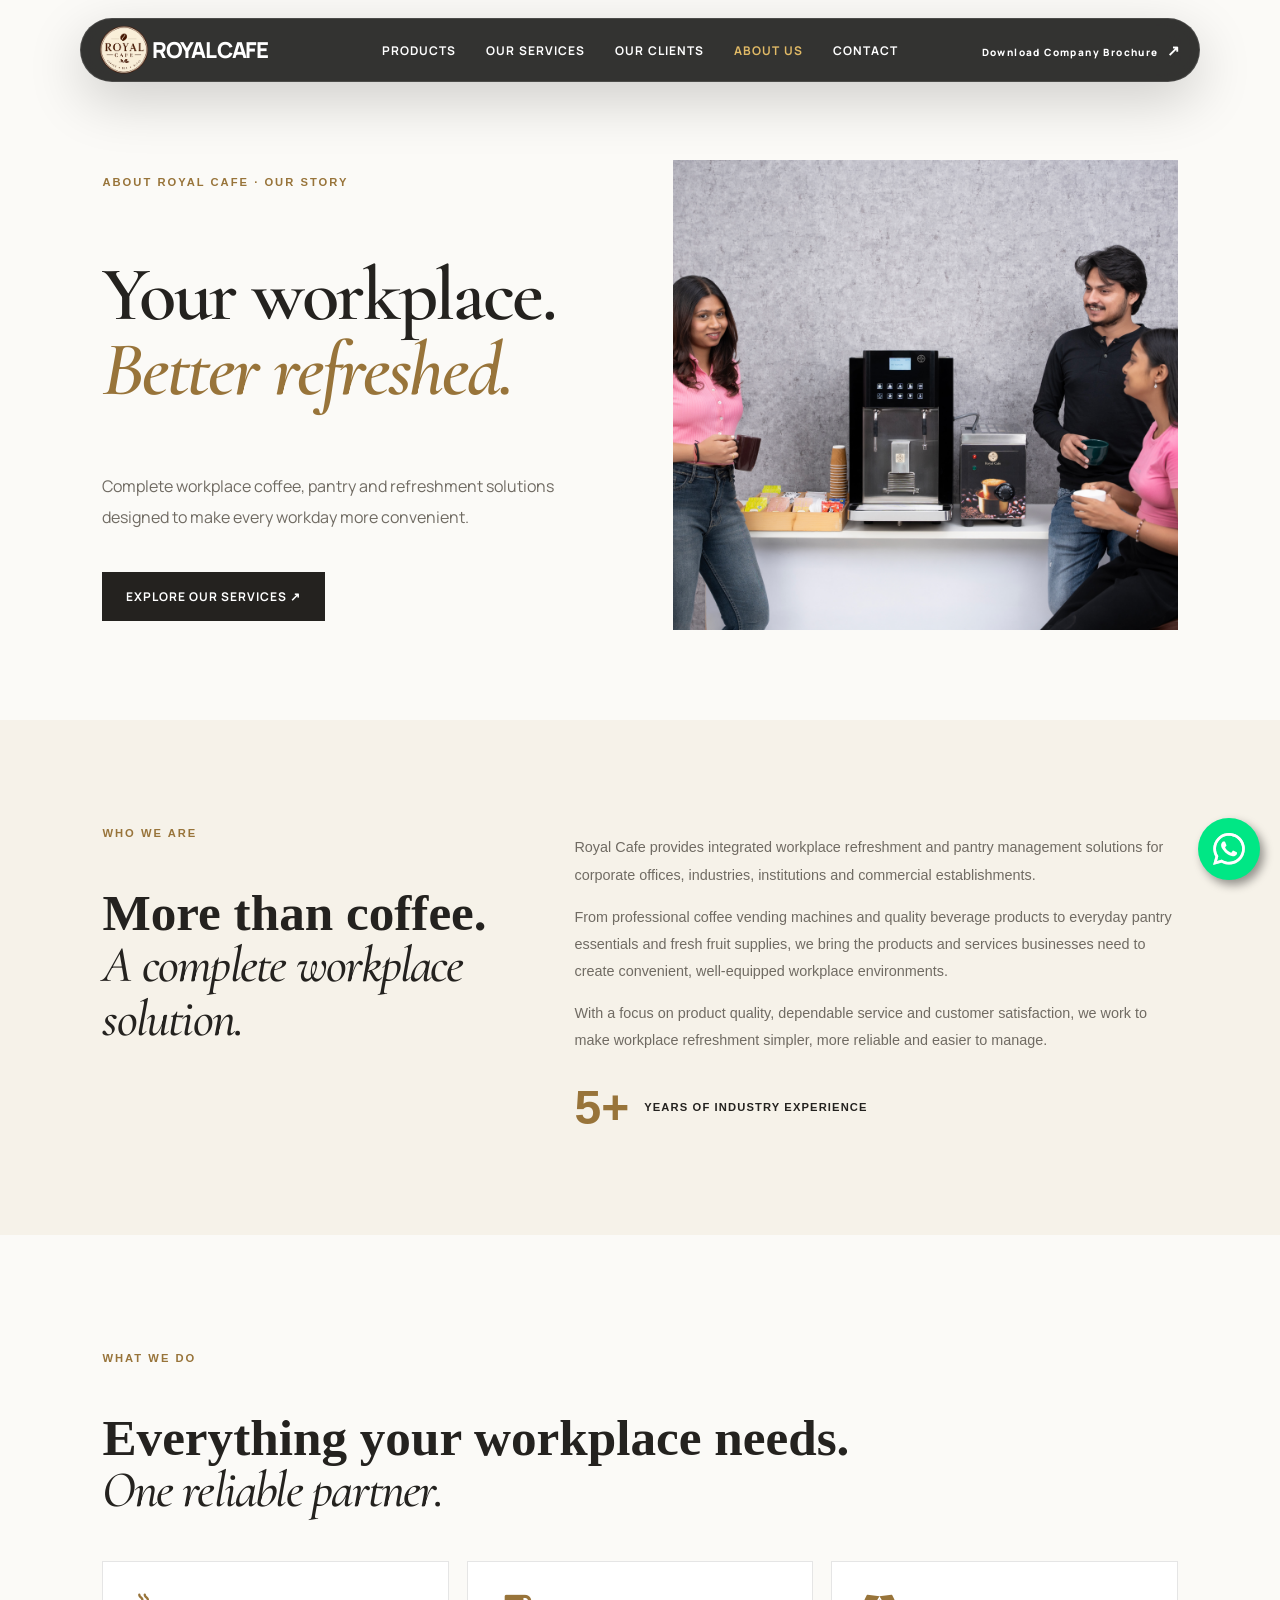
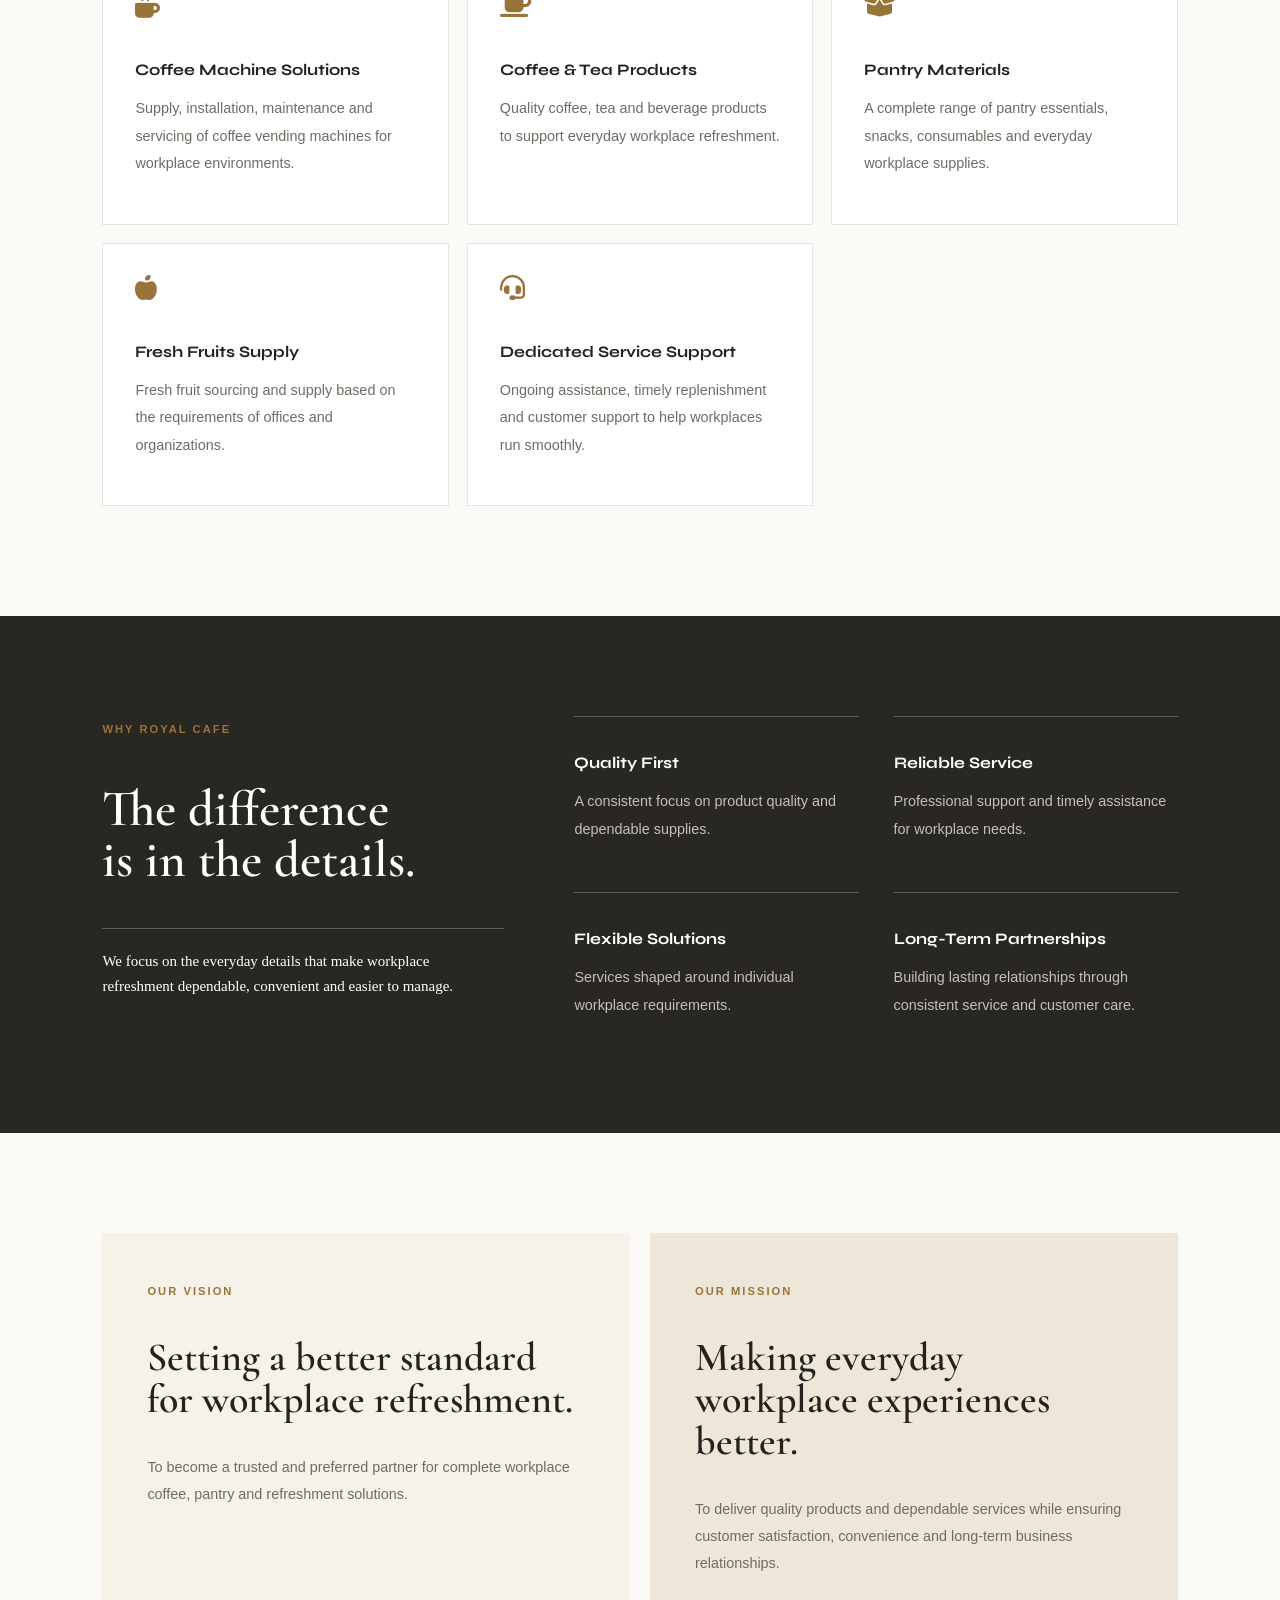
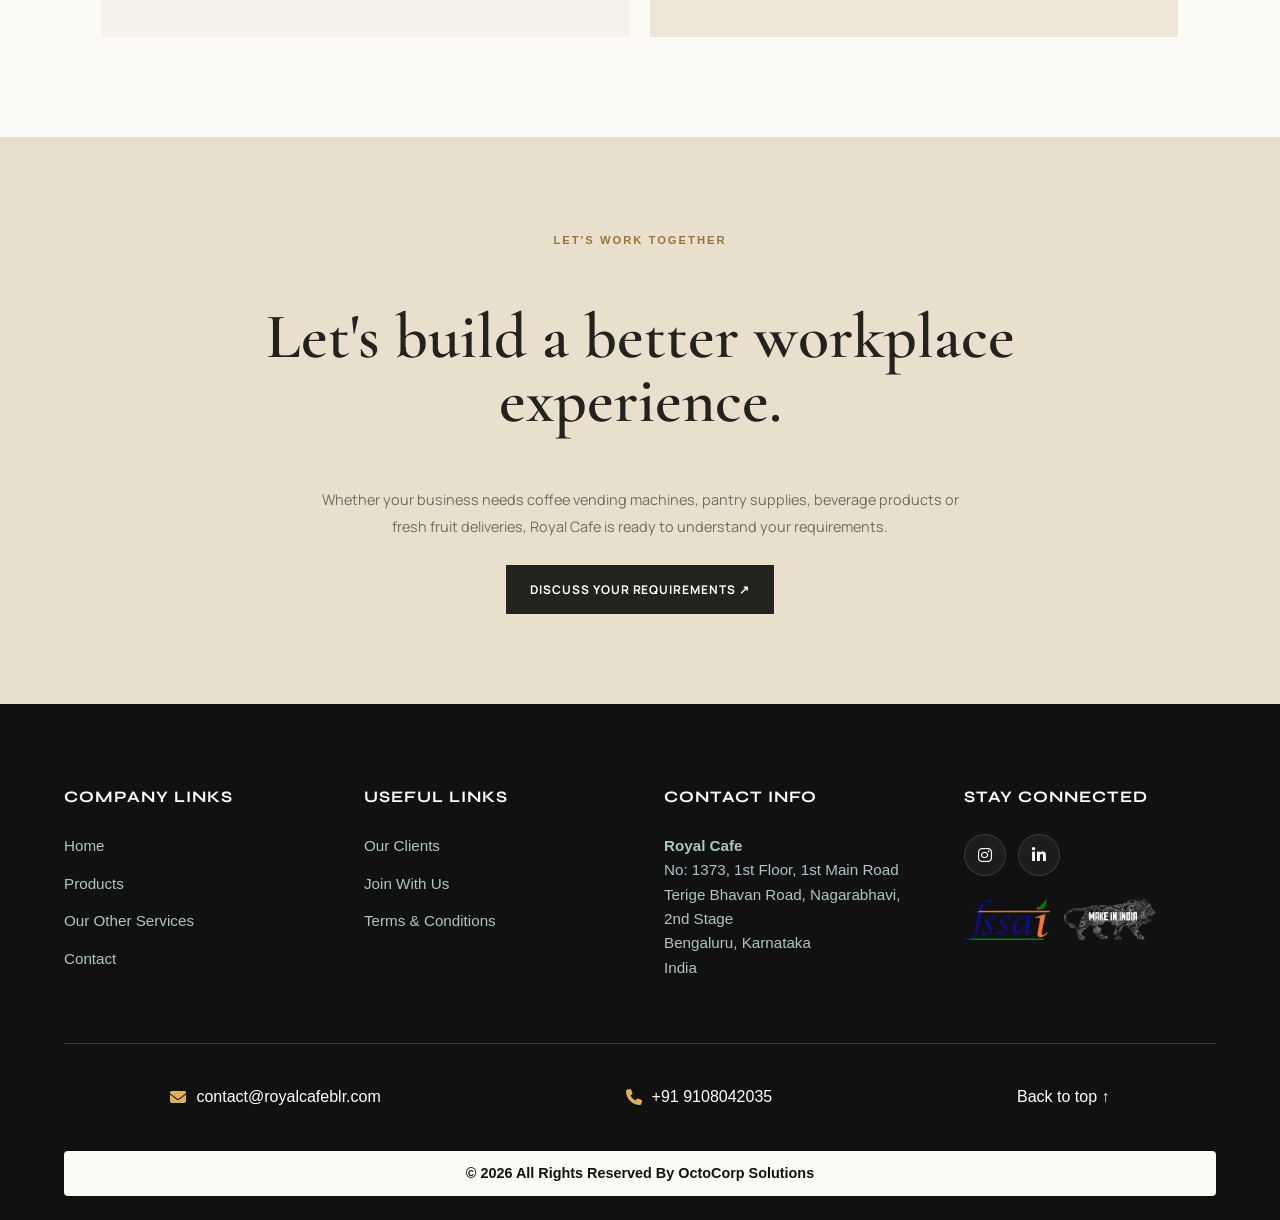
==== commit 932f135f: "Replace 'ENQUIRE' link with 'Download Company Brochure'" ====
--- a/about.html
+++ b/about.html
@@ -1,4 +1,4 @@
-      <!doctype html>
+<!doctype html>
 <html lang="en">
 <head>
   <meta charset="utf-8">
@@ -25,7 +25,7 @@
       <a href="about.html" style="color: var(--gold);">About Us</a>
       <a href="contact.html">Contact</a>
     </nav>
-    <a class="header-cta magnetic" href="contact.html">ENQUIRE<span>↗</span></a>
+    <a class="header-cta magnetic" href="https://profile.royalcafeblr.com">Download Company Brochure<span>↗</span></a>
     <button class="menu" aria-label="Open menu" aria-expanded="false"><i></i><i></i></button>
     <nav class="mobile-nav">
       <a href="products.html">Products</a>
@@ -33,6 +33,7 @@
       <a href="client.html">Our Clients</a>
       <a href="about.html">About Us</a>
       <a href="contact.html">Contact</a>
+      <a href="https://profile.royalcafeblr.com">Download Company Brochure</a>
     </nav>
   </header>
 
@@ -535,7 +536,7 @@
         <div class="contact-item"><i class="fa-solid fa-phone"></i><a href="tel:9108042035"> +91 9108042035</a></div>
         <a href="about.html">Back to top ↑</a>
     </div>
-    <div class="footer-bottom"><a href="https://octo-corp.github.io/octo-corp/"><p>&copy; 2026 All Rights Reserved By OctoCorp Solutions</p></a></div>
+    <div class="footer-bottom"><a href="https://octocorp.in/"><p>&copy; 2026 All Rights Reserved By OctoCorp Solutions</p></a></div>
   </footer>
 
   <script src="script.js"></script>
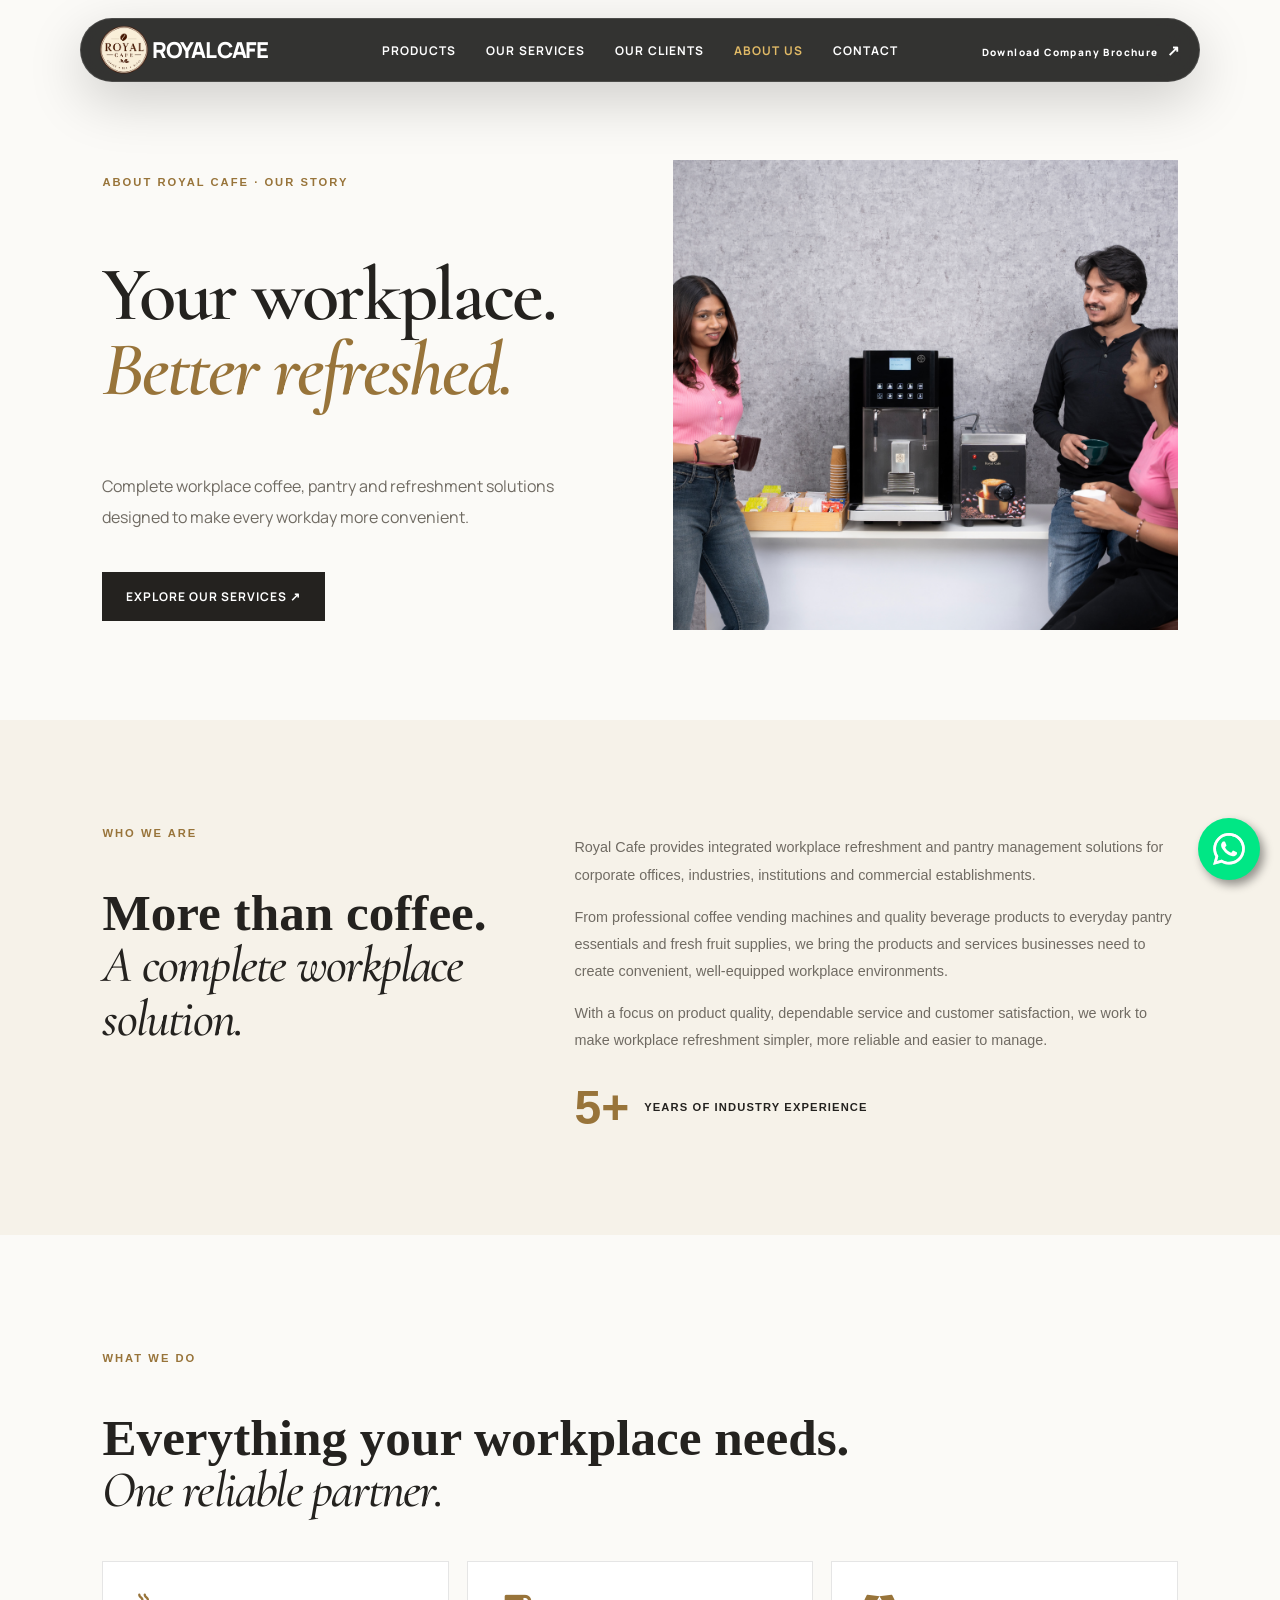
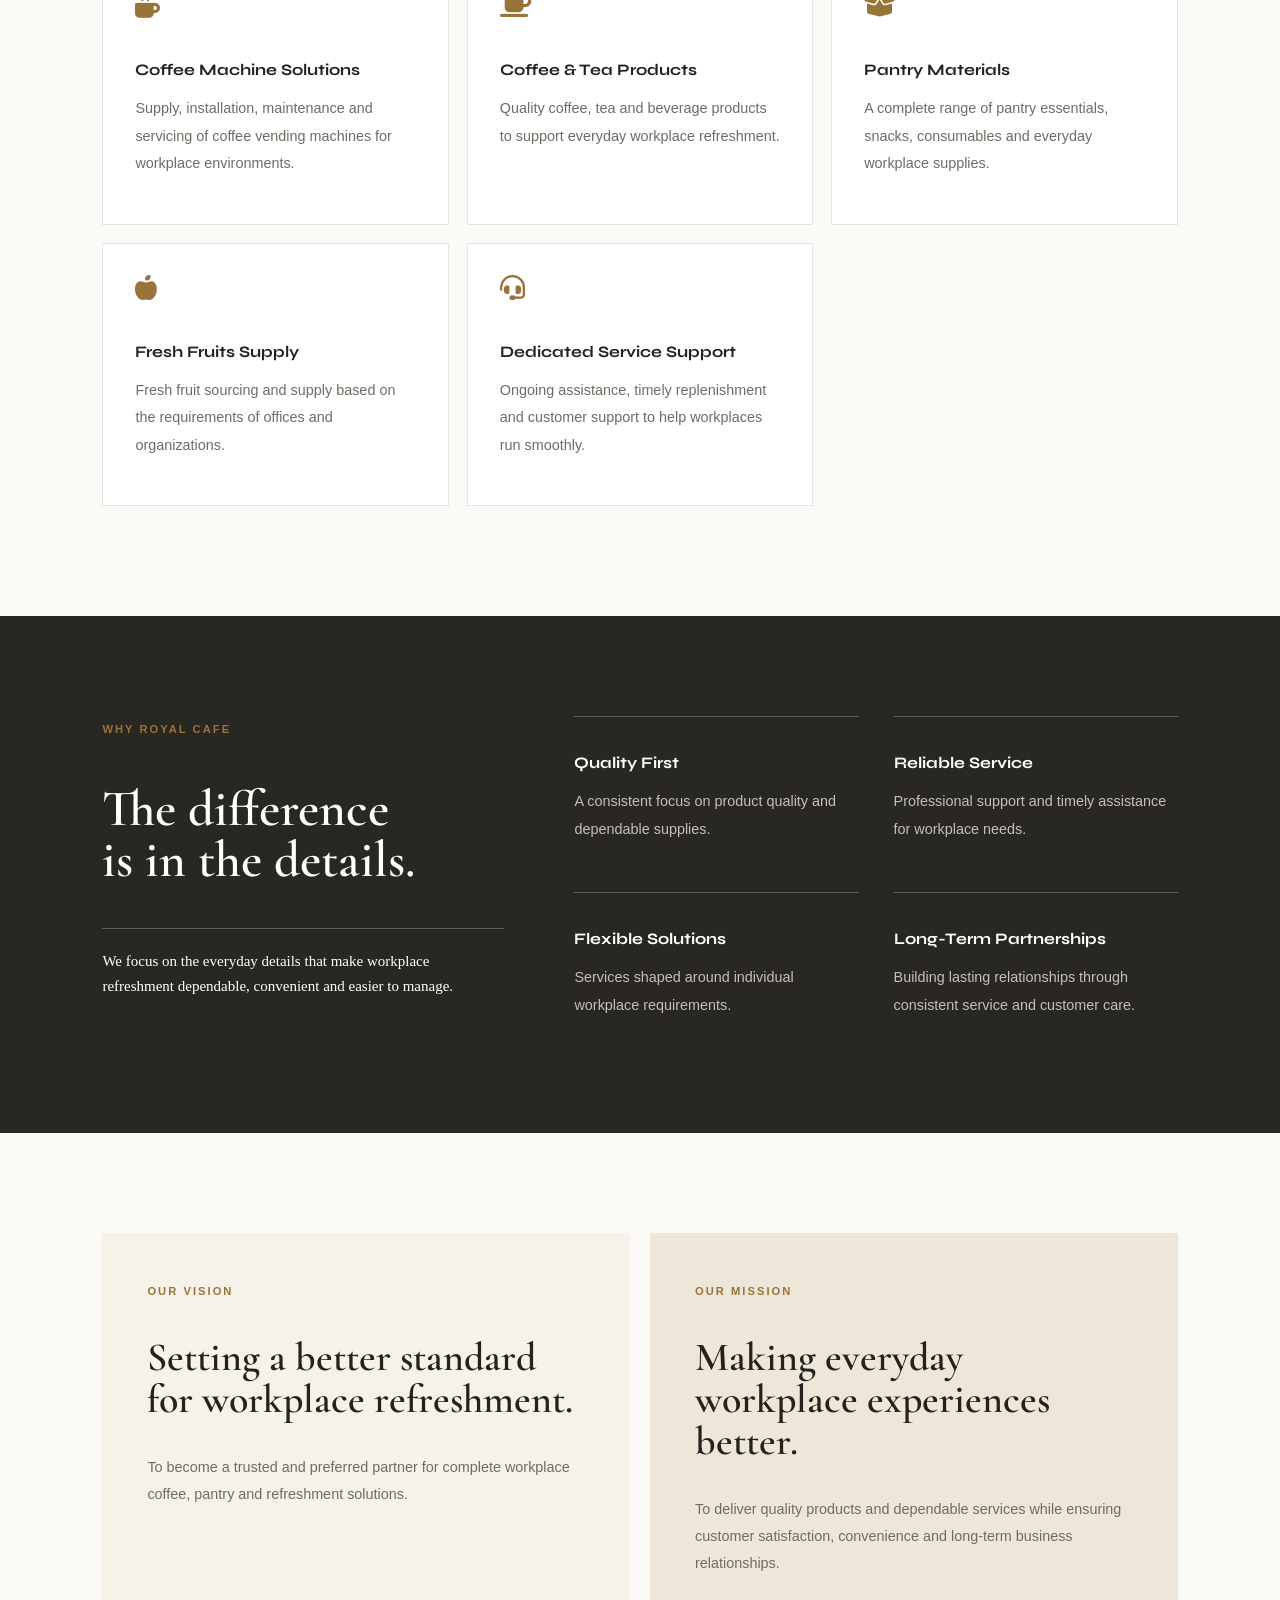
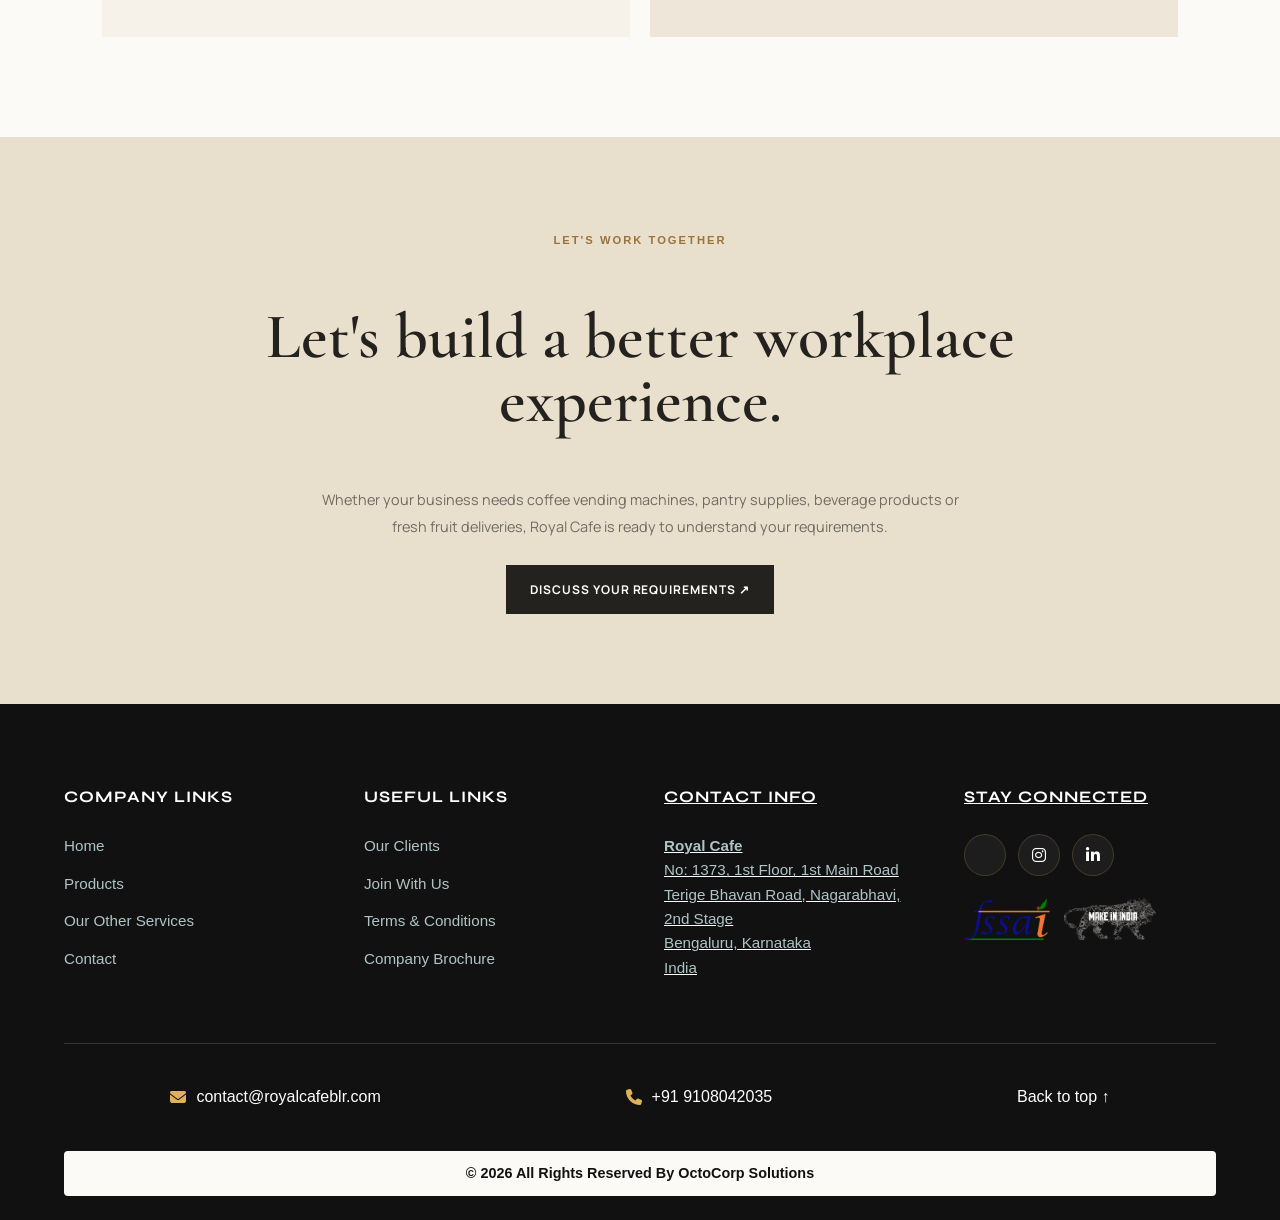
==== commit a63d08d0: "Add link to company brochure in about.html" ====
--- a/about.html
+++ b/about.html
@@ -506,6 +506,7 @@
               <li><a href="client.html">Our Clients</a></li>
                 <li><a href="careers.html">Join With Us</a></li>
                 <li><a href="terms.html">Terms & Conditions</a></li>
+                <li><a href="https://profile.royalcafeblr.com">Company Brochure</li>
                 
             </ul>
         </div>
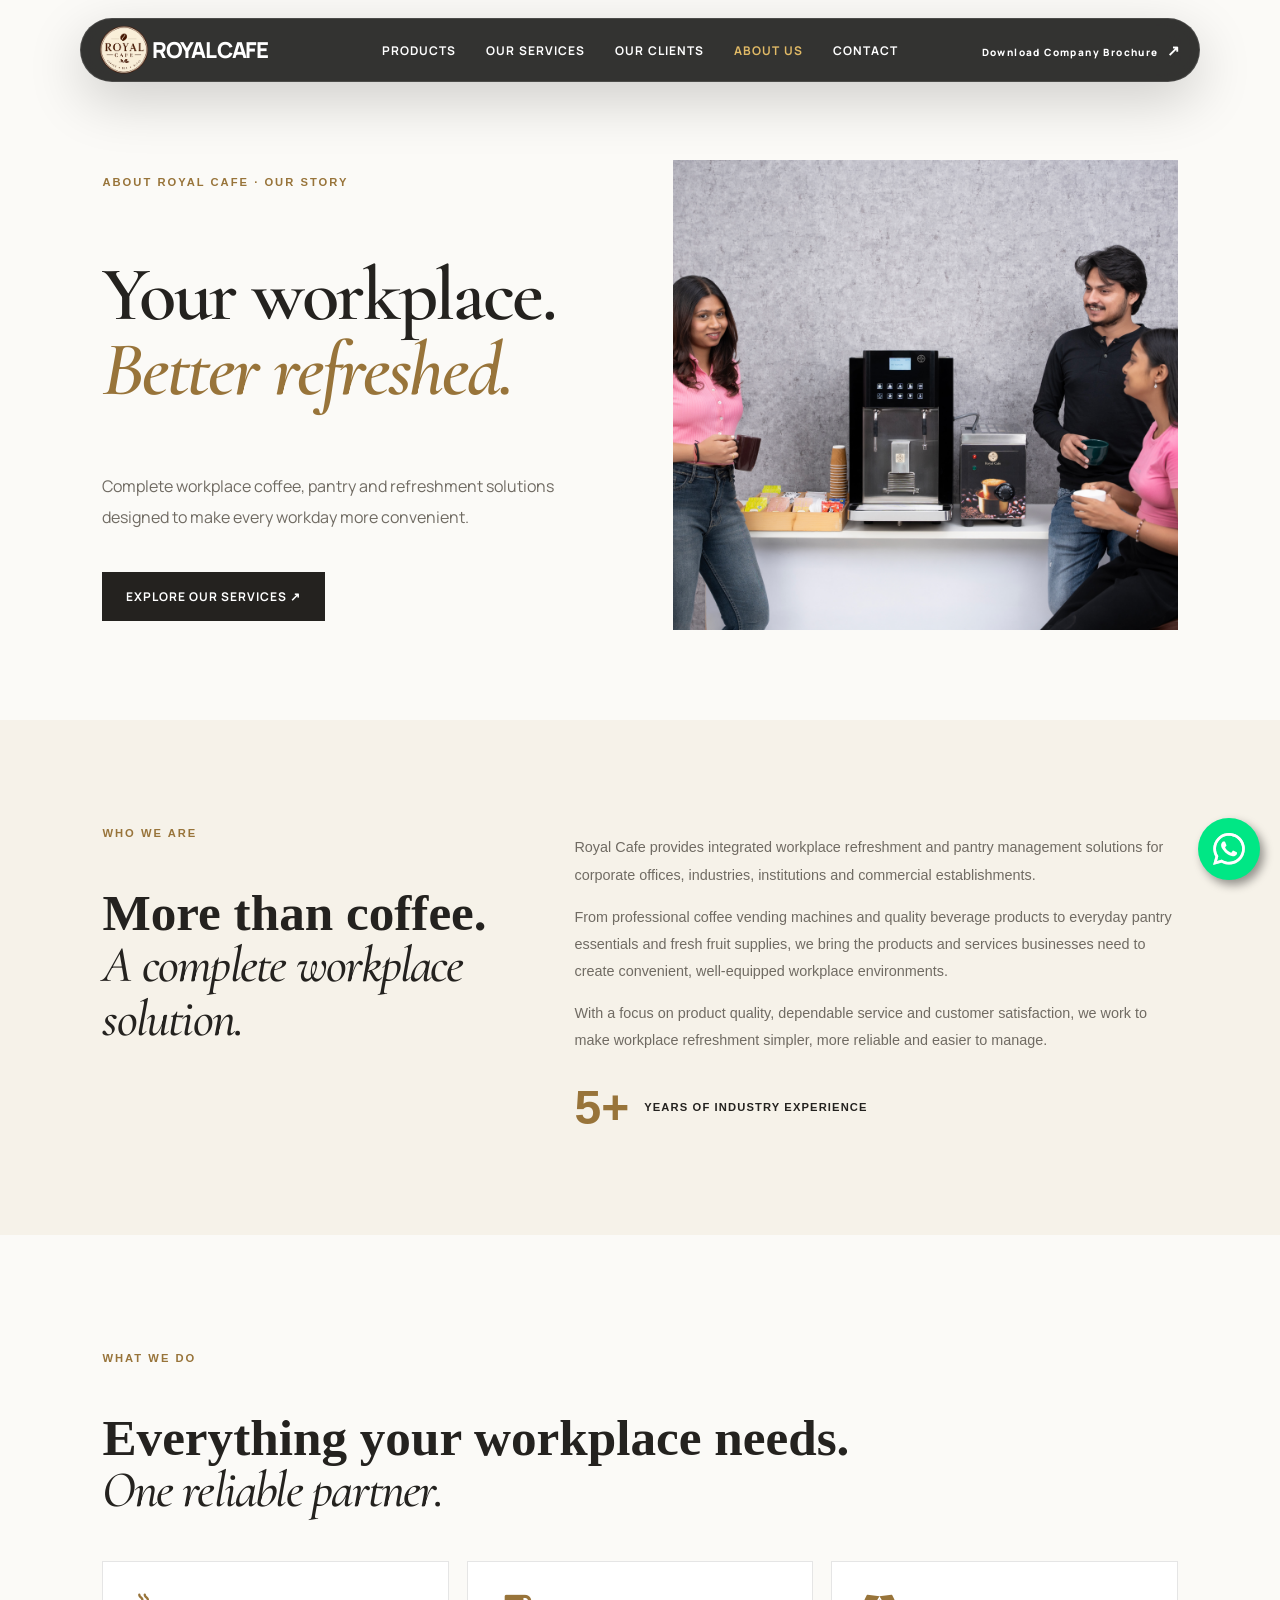
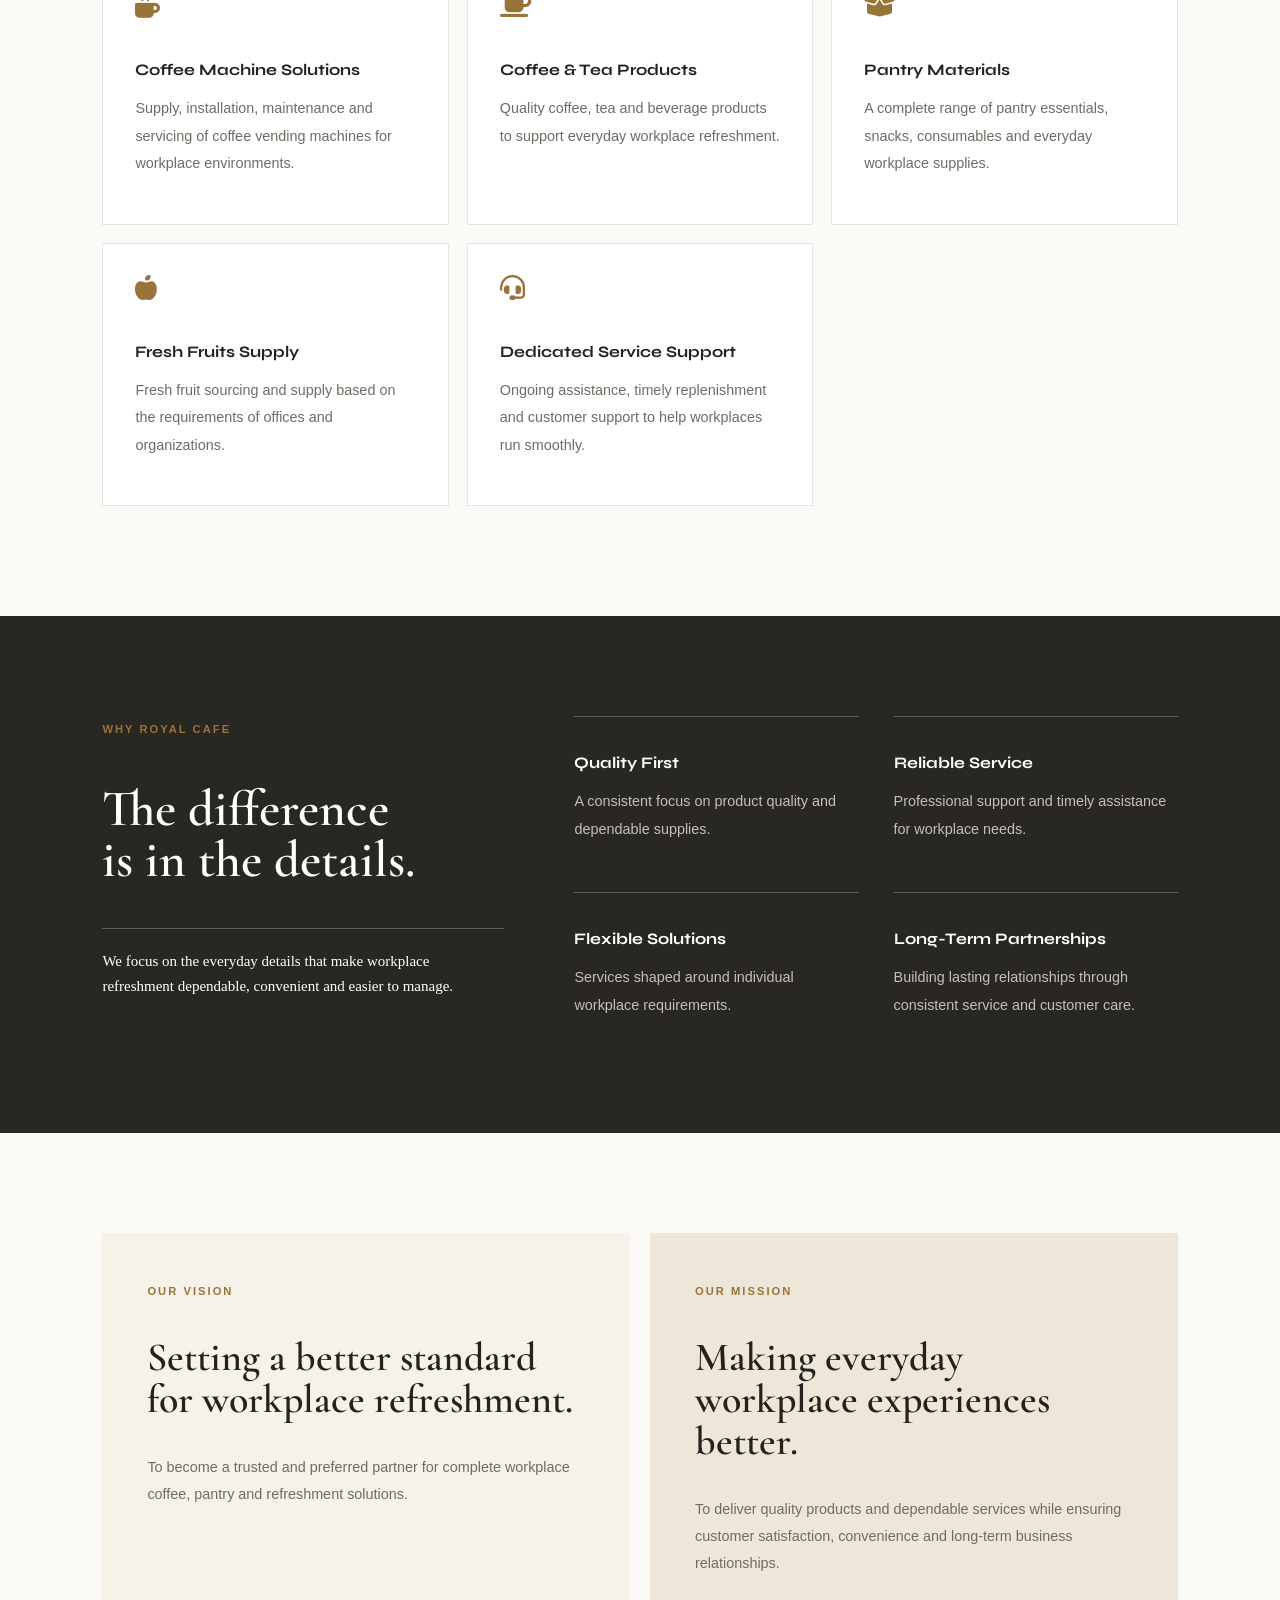
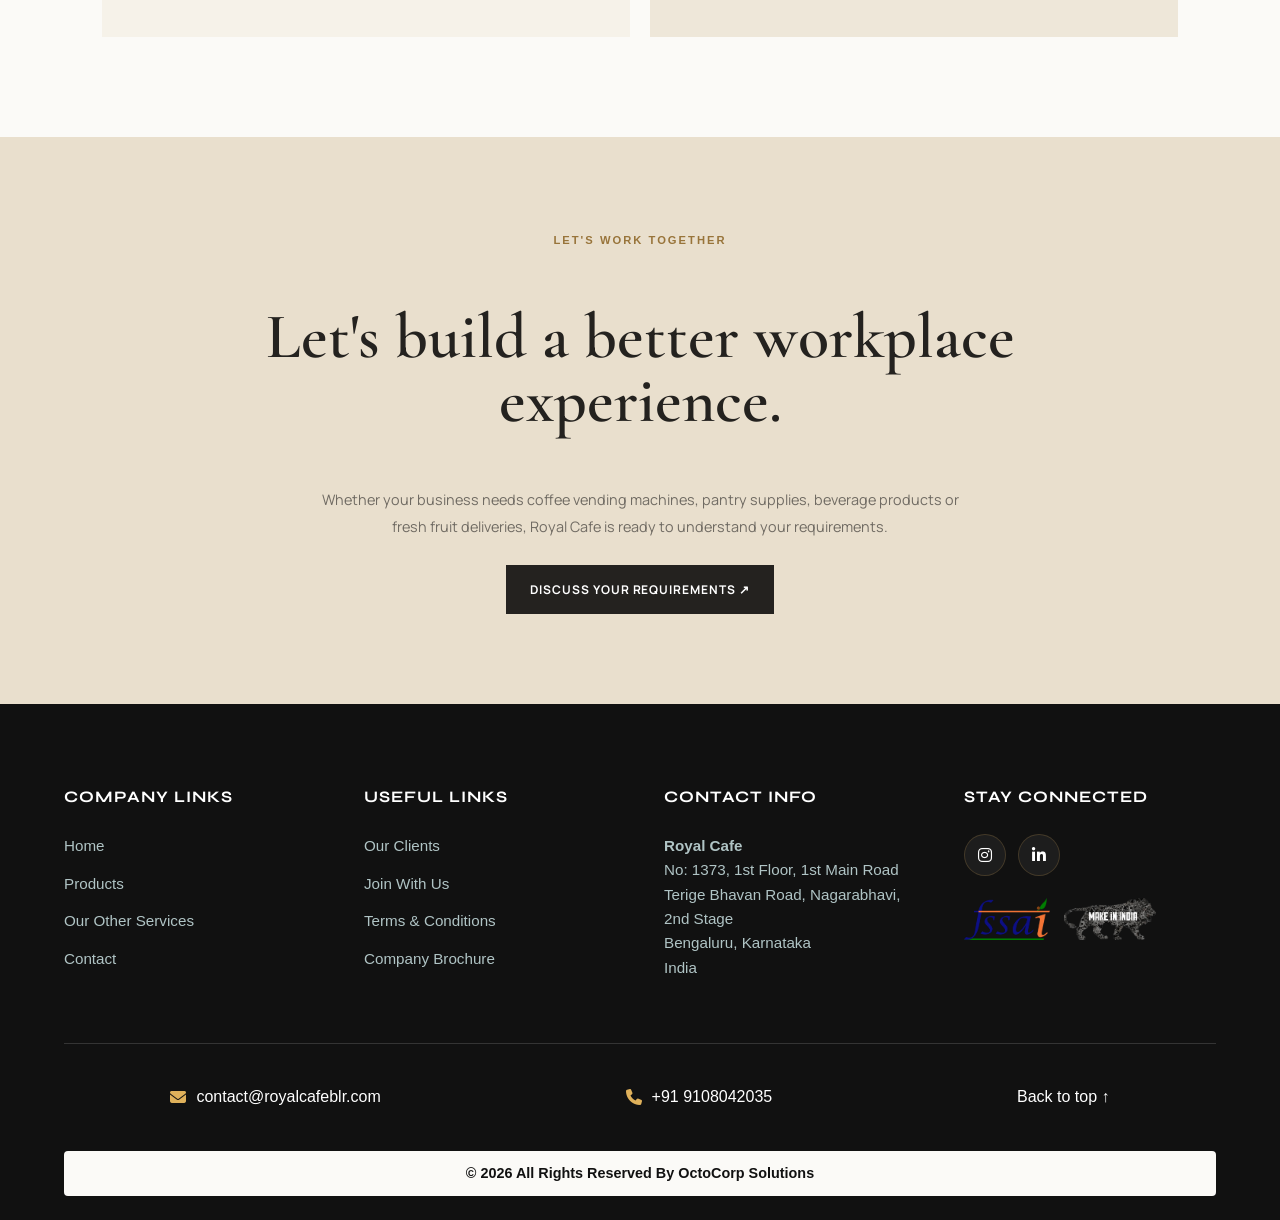
==== commit a9a165cb: "Fix missing closing tag for Company Brochure link" ====
--- a/about.html
+++ b/about.html
@@ -506,7 +506,7 @@
               <li><a href="client.html">Our Clients</a></li>
                 <li><a href="careers.html">Join With Us</a></li>
                 <li><a href="terms.html">Terms & Conditions</a></li>
-                <li><a href="https://profile.royalcafeblr.com">Company Brochure</li>
+                <li><a href="https://profile.royalcafeblr.com">Company Brochure</a></li>
                 
             </ul>
         </div>
